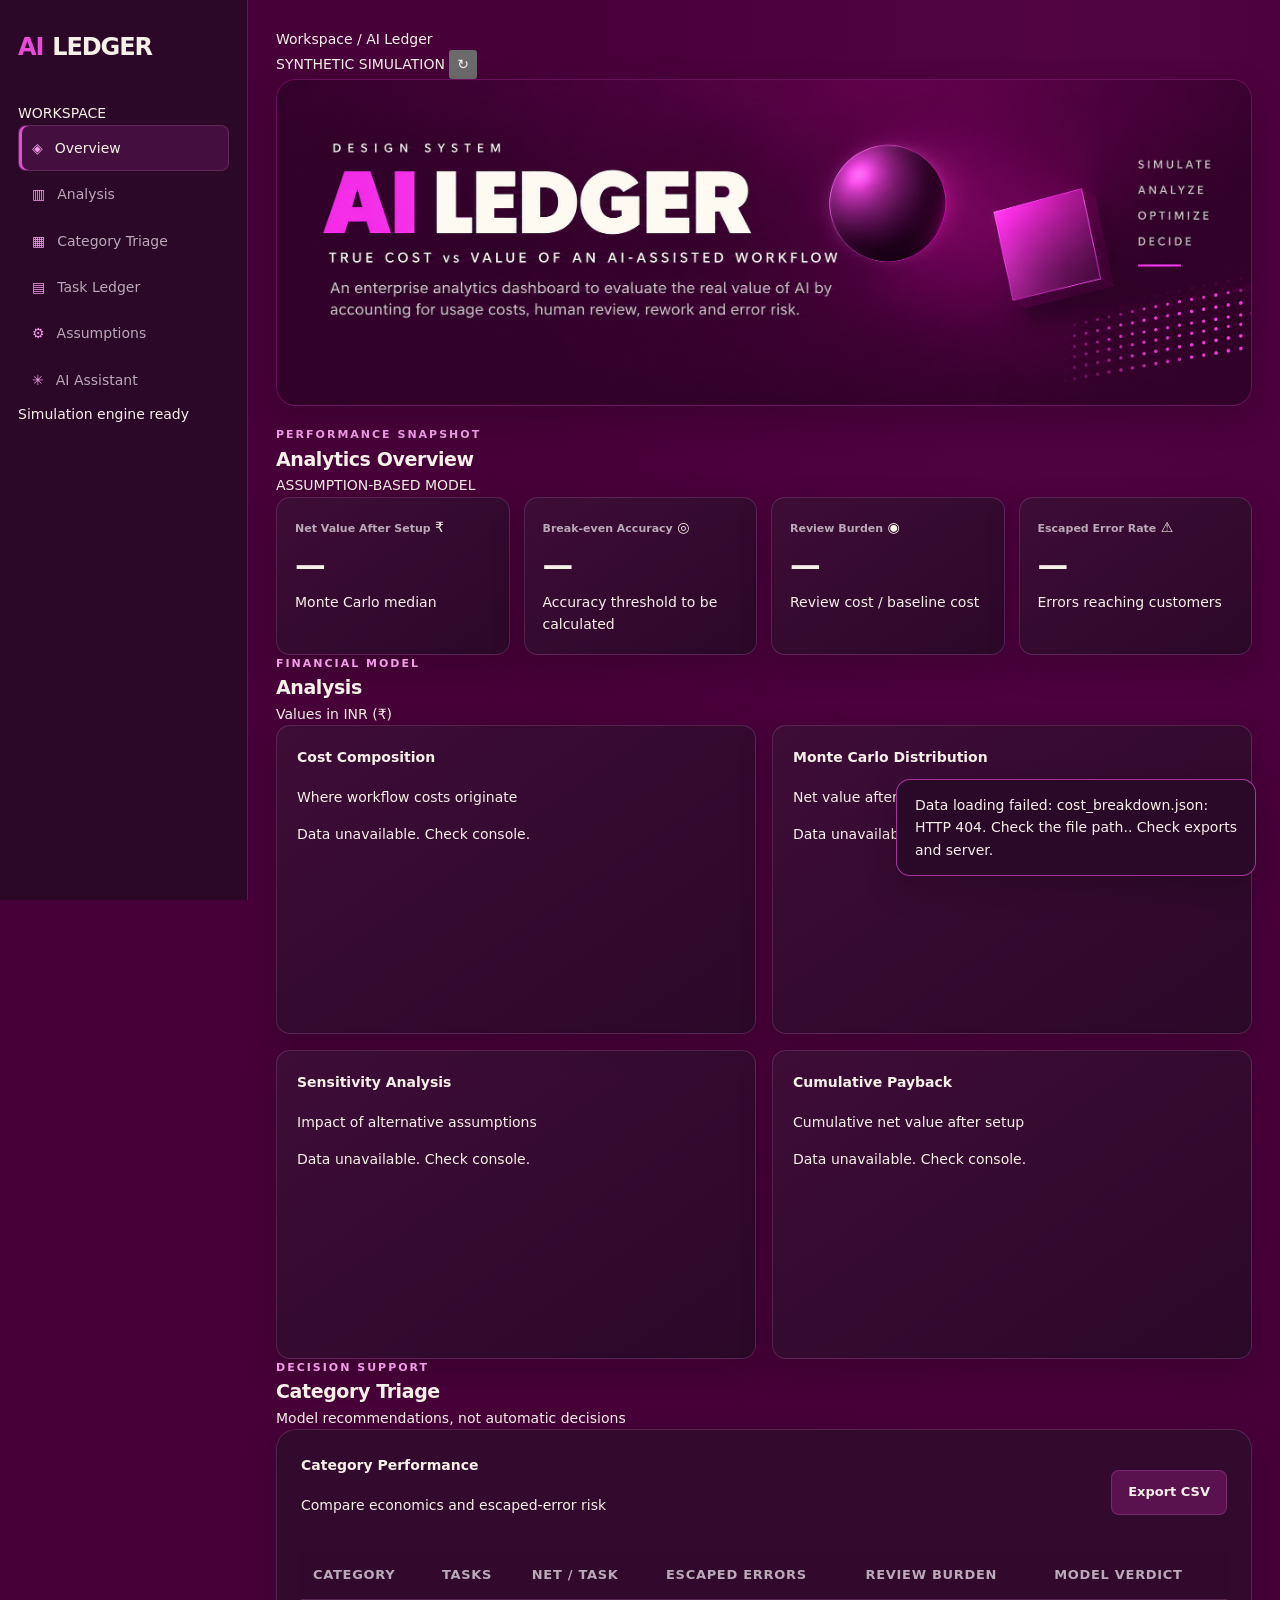
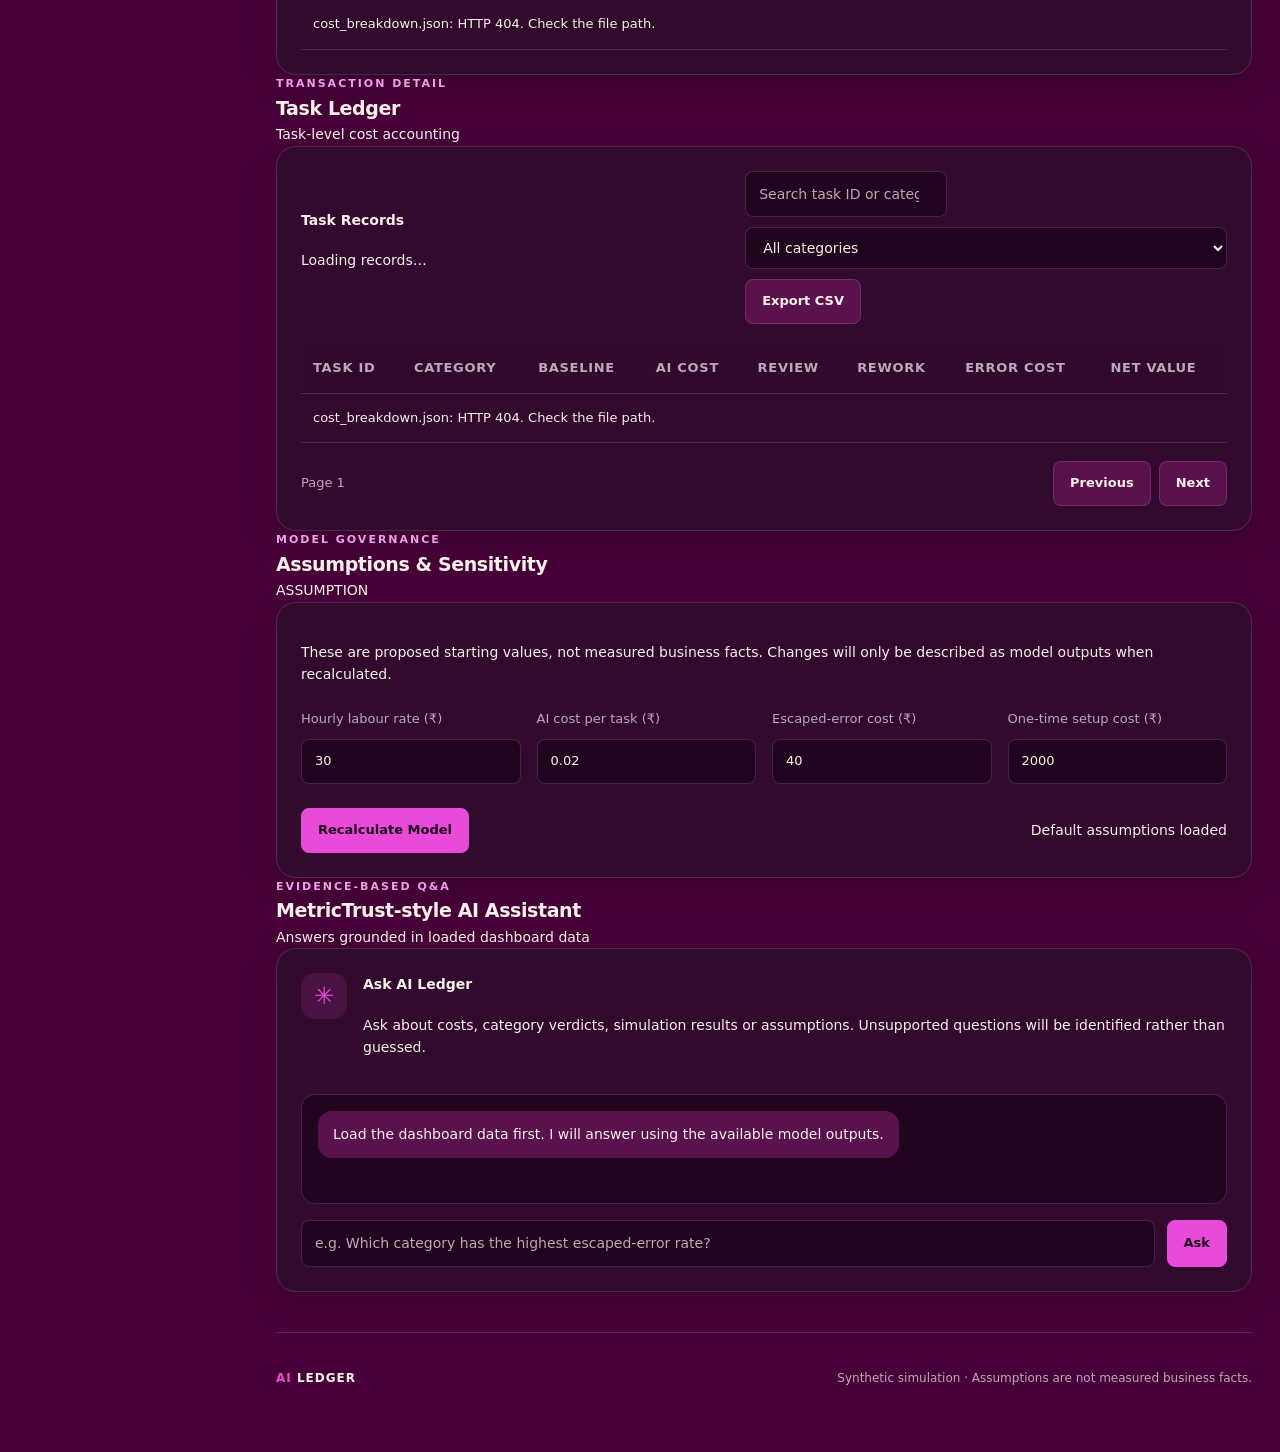
==== index.html @ 6eda475b "Initial commit: AI Ledger analytics dashboard" ====
<!DOCTYPE html>
<html lang="en">
<head>
  <meta charset="UTF-8">
  <meta name="viewport" content="width=device-width, initial-scale=1.0">
  <meta name="theme-color" content="#470038">
  <meta name="description" content="AI Ledger — evaluate the true cost and value of AI-assisted workflows.">
  <title>AI Ledger | Cost vs Value Analytics</title>

  <link rel="stylesheet" href="styles.css">
</head>

<body>
  <div class="app-shell">

    <aside class="sidebar" id="sidebar">
      <a class="brand" href="#overview" aria-label="AI Ledger home">
        <span class="brand-ai">AI</span>
        <span class="brand-ledger">LEDGER</span>
      </a>

      <div class="sidebar-caption">WORKSPACE</div>

      <nav class="sidebar-nav" aria-label="Main navigation">
        <a class="nav-link active" href="#overview" data-section="overview">
          <span class="nav-icon">◈</span>
          <span>Overview</span>
        </a>

        <a class="nav-link" href="#analysis" data-section="analysis">
          <span class="nav-icon">▥</span>
          <span>Analysis</span>
        </a>

        <a class="nav-link" href="#category-triage" data-section="category-triage">
          <span class="nav-icon">▦</span>
          <span>Category Triage</span>
        </a>

        <a class="nav-link" href="#task-ledger" data-section="task-ledger">
          <span class="nav-icon">▤</span>
          <span>Task Ledger</span>
        </a>

        <a class="nav-link" href="#assumptions" data-section="assumptions">
          <span class="nav-icon">⚙</span>
          <span>Assumptions</span>
        </a>

        <a class="nav-link" href="#ai-assistant" data-section="ai-assistant">
          <span class="nav-icon">✳</span>
          <span>AI Assistant</span>
        </a>
      </nav>

      <div class="sidebar-footer">
        <span class="status-dot"></span>
        <span>Simulation engine ready</span>
      </div>
    </aside>

    <main class="main-content">
      <header class="topbar">
        <button
          class="icon-button menu-toggle"
          id="menu-toggle"
          type="button"
          aria-label="Toggle navigation"
          aria-expanded="false"
        >☰</button>

        <div class="breadcrumb">
          <span>Workspace</span>
          <span class="breadcrumb-separator">/</span>
          <span>AI Ledger</span>
        </div>

        <div class="topbar-actions">
          <span class="environment-label">
            <span class="status-dot"></span>
            SYNTHETIC SIMULATION
          </span>

          <button class="icon-button" id="refresh-data" type="button"
            aria-label="Refresh dashboard data" title="Refresh data">↻</button>
        </div>
      </header>

      
<section class="hero hero-banner" id="overview">
  <img
    class="hero-banner-image"
    src="assets/ai-ledger-banner.png"
    alt="AI LEDGER — True Cost vs Value of an AI-Assisted Workflow"
    fetchpriority="high"
  />
</section>


      <section class="dashboard-section" aria-labelledby="overview-title">
        <div class="section-heading">
          <div>
            <div class="eyebrow">PERFORMANCE SNAPSHOT</div>
            <h2 class="section-title" id="overview-title">Analytics Overview</h2>
          </div>

          <span class="data-badge">
            <span class="status-dot"></span>
            ASSUMPTION-BASED MODEL
          </span>
        </div>

        <div class="kpi-grid">
          <article class="card kpi-card">
            <div class="kpi-topline">
              <span class="kpi-label">Net Value After Setup</span>
              <span class="kpi-icon">₹</span>
            </div>
            <div class="kpi-value" id="kpi-net-value">—</div>
            <div class="kpi-note">Monte Carlo median</div>
            <div class="kpi-sparkline" aria-hidden="true"></div>
          </article>

          <article class="card kpi-card">
            <div class="kpi-topline">
              <span class="kpi-label">Break-even Accuracy</span>
              <span class="kpi-icon">◎</span>
            </div>
            <div class="kpi-value pink" id="kpi-break-even">—</div>
            <div class="kpi-note">Accuracy threshold to be calculated</div>
            <div class="kpi-sparkline" aria-hidden="true"></div>
          </article>

          <article class="card kpi-card">
            <div class="kpi-topline">
              <span class="kpi-label">Review Burden</span>
              <span class="kpi-icon">◉</span>
            </div>
            <div class="kpi-value pink" id="kpi-review-burden">—</div>
            <div class="kpi-note">Review cost / baseline cost</div>
            <div class="kpi-sparkline" aria-hidden="true"></div>
          </article>

          <article class="card kpi-card">
            <div class="kpi-topline">
              <span class="kpi-label">Escaped Error Rate</span>
              <span class="kpi-icon">⚠</span>
            </div>
            <div class="kpi-value coral" id="kpi-error-rate">—</div>
            <div class="kpi-note">Errors reaching customers</div>
            <div class="kpi-sparkline" aria-hidden="true"></div>
          </article>
        </div>
      </section>

      <section class="dashboard-section" id="analysis">
        <div class="section-heading">
          <div>
            <div class="eyebrow">FINANCIAL MODEL</div>
            <h2 class="section-title">Analysis</h2>
          </div>
          <span class="section-caption">Values in INR (₹)</span>
        </div>

        <div class="chart-grid">
          <article class="card chart-card">
            <div class="chart-header">
              <div>
                <h3 class="chart-title">Cost Composition</h3>
                <p class="chart-subtitle">Where workflow costs originate</p>
              </div>
            </div>
            <div class="chart-container" id="cost-chart"></div>
          </article>

          <article class="card chart-card">
            <div class="chart-header">
              <div>
                <h3 class="chart-title">Monte Carlo Distribution</h3>
                <p class="chart-subtitle">Net value after setup cost</p>
              </div>
            </div>
            <div class="chart-container" id="monte-carlo-chart"></div>
          </article>

          <article class="card chart-card">
            <div class="chart-header">
              <div>
                <h3 class="chart-title">Sensitivity Analysis</h3>
                <p class="chart-subtitle">Impact of alternative assumptions</p>
              </div>
            </div>
            <div class="chart-container" id="sensitivity-chart"></div>
          </article>

          <article class="card chart-card">
            <div class="chart-header">
              <div>
                <h3 class="chart-title">Cumulative Payback</h3>
                <p class="chart-subtitle">Cumulative net value after setup</p>
              </div>
            </div>
            <div class="chart-container" id="payback-chart"></div>
          </article>
        </div>
      </section>

      <section class="dashboard-section" id="category-triage">
        <div class="section-heading">
          <div>
            <div class="eyebrow">DECISION SUPPORT</div>
            <h2 class="section-title">Category Triage</h2>
          </div>
          <span class="section-caption">Model recommendations, not automatic decisions</span>
        </div>

        <article class="card table-card">
          <div class="table-toolbar">
            <div>
              <h3 class="chart-title">Category Performance</h3>
              <p class="chart-subtitle">Compare economics and escaped-error risk</p>
            </div>
            <button class="secondary-button" id="export-categories" type="button">
              Export CSV
            </button>
          </div>

          <div class="table-scroll">
            <table>
              <thead>
                <tr>
                  <th>Category</th>
                  <th>Tasks</th>
                  <th>Net / Task</th>
                  <th>Escaped Errors</th>
                  <th>Review Burden</th>
                  <th>Model Verdict</th>
                </tr>
              </thead>
              <tbody id="category-table-body">
                <tr><td colspan="6">Loading category data…</td></tr>
              </tbody>
            </table>
          </div>
        </article>
      </section>

      <section class="dashboard-section" id="task-ledger">
        <div class="section-heading">
          <div>
            <div class="eyebrow">TRANSACTION DETAIL</div>
            <h2 class="section-title">Task Ledger</h2>
          </div>
          <span class="section-caption">Task-level cost accounting</span>
        </div>

        <article class="card table-card">
          <div class="table-toolbar">
            <div>
              <h3 class="chart-title">Task Records</h3>
              <p class="chart-subtitle" id="ledger-count">Loading records…</p>
            </div>

            <div class="table-controls">
              <input id="ledger-search" type="search"
                placeholder="Search task ID or category"
                aria-label="Search task ledger">
              <select id="ledger-category" aria-label="Filter by category">
                <option value="">All categories</option>
                <option>Billing</option>
                <option>Technical</option>
                <option>Account</option>
                <option>Returns</option>
                <option>Complaints</option>
              </select>
              <button class="secondary-button" id="export-ledger" type="button">
                Export CSV
              </button>
            </div>
          </div>

          <div class="table-scroll">
            <table>
              <thead>
                <tr>
                  <th>Task ID</th>
                  <th>Category</th>
                  <th>Baseline</th>
                  <th>AI Cost</th>
                  <th>Review</th>
                  <th>Rework</th>
                  <th>Error Cost</th>
                  <th>Net Value</th>
                </tr>
              </thead>
              <tbody id="ledger-table-body">
                <tr><td colspan="8">Loading task ledger…</td></tr>
              </tbody>
            </table>
          </div>

          <div class="table-footer">
            <span id="ledger-page-info">Page 1</span>
            <div class="pagination">
              <button class="secondary-button" id="ledger-prev" type="button">Previous</button>
              <button class="secondary-button" id="ledger-next" type="button">Next</button>
            </div>
          </div>
        </article>
      </section>

      <section class="dashboard-section" id="assumptions">
        <div class="section-heading">
          <div>
            <div class="eyebrow">MODEL GOVERNANCE</div>
            <h2 class="section-title">Assumptions & Sensitivity</h2>
          </div>
          <span class="data-badge">ASSUMPTION</span>
        </div>

        <article class="card assumptions-card">
          <p class="section-description">
            These are proposed starting values, not measured business facts.
            Changes will only be described as model outputs when recalculated.
          </p>

          <div class="assumptions-grid">
            <label class="assumption-field">
              <span>Hourly labour rate (₹)</span>
              <input id="assumption-hourly-rate" type="number" min="0" step="1" value="30">
            </label>

            <label class="assumption-field">
              <span>AI cost per task (₹)</span>
              <input id="assumption-ai-cost" type="number" min="0" step="0.01" value="0.02">
            </label>

            <label class="assumption-field">
              <span>Escaped-error cost (₹)</span>
              <input id="assumption-error-cost" type="number" min="0" step="1" value="40">
            </label>

            <label class="assumption-field">
              <span>One-time setup cost (₹)</span>
              <input id="assumption-setup-cost" type="number" min="0" step="100" value="2000">
            </label>
          </div>

          <div class="assumptions-actions">
            <button class="primary-button" id="recalculate-model" type="button">
              Recalculate Model
            </button>
            <span id="assumption-status" role="status">
              Default assumptions loaded
            </span>
          </div>
        </article>
      </section>

      <section class="dashboard-section" id="ai-assistant">
        <div class="section-heading">
          <div>
            <div class="eyebrow">EVIDENCE-BASED Q&A</div>
            <h2 class="section-title">MetricTrust-style AI Assistant</h2>
          </div>
          <span class="section-caption">Answers grounded in loaded dashboard data</span>
        </div>

        <article class="card assistant-card">
          <div class="assistant-intro">
            <div class="assistant-icon">✳</div>
            <div>
              <h3 class="chart-title">Ask AI Ledger</h3>
              <p class="chart-subtitle">
                Ask about costs, category verdicts, simulation results or assumptions.
                Unsupported questions will be identified rather than guessed.
              </p>
            </div>
          </div>

          <div class="assistant-messages" id="assistant-messages" aria-live="polite">
            <div class="assistant-message assistant-response">
              Load the dashboard data first. I will answer using the available model outputs.
            </div>
          </div>

          <form class="assistant-form" id="assistant-form">
            <input id="assistant-input" type="text"
              placeholder="e.g. Which category has the highest escaped-error rate?"
              aria-label="Ask AI Ledger"
              required>
            <button class="primary-button" type="submit">Ask</button>
          </form>
        </article>
      </section>

      <footer class="app-footer">
        <div class="footer-brand">
          <span class="brand-ai">AI</span>
          <span class="brand-ledger">LEDGER</span>
        </div>
        <p>Synthetic simulation · Assumptions are not measured business facts.</p>
      </footer>
    </main>
  </div>

  <div class="toast" id="toast" role="status" aria-live="polite"></div>

  <script src="charts.js" defer></script>
  <script src="chatbot.js" defer></script>
  <script src="app.js" defer></script>
</body>
</html>
---- styles.css ----
/* =========================================
   AI LEDGER — DESIGN SYSTEM
   Burgundy / Magenta Fintech Theme
   ========================================= */

:root {
  color-scheme: dark;

  /* Brand palette */
  --burgundy: #470038;
  --plum: #2A0828;
  --surface: #5A124F;
  --magenta: #E84BD8;
  --soft-pink: #F49CEB;
  --ivory: #F7F0E8;
  --mauve: #BBA8B8;
  --mint: #55D6A6;
  --coral: #FF7D8A;

  /* UI colours */
  --background: var(--burgundy);
  --background-deep: #21051F;
  --card: #310A2D;
  --card-hover: #3B0D36;
  --border: rgba(244, 156, 235, 0.18);
  --border-active: rgba(232, 75, 216, 0.65);
  --text-primary: var(--ivory);
  --text-secondary: var(--mauve);

  /* Effects */
  --accent-glow: 0 0 28px rgba(232, 75, 216, 0.14);
  --card-shadow: 0 12px 32px rgba(15, 0, 13, 0.22);

  /* Spacing and sizing */
  --radius-sm: 8px;
  --radius-md: 14px;
  --radius-lg: 20px;
  --radius-xl: 26px;
  --page-padding: 28px;

  /* Motion */
  --ease: cubic-bezier(0.22, 1, 0.36, 1);
  --transition: 220ms var(--ease);

  font-family: Inter, ui-sans-serif, system-ui, -apple-system,
    BlinkMacSystemFont, "Segoe UI", sans-serif;
}

* {
  box-sizing: border-box;
}

html {
  scroll-behavior: smooth;
  scroll-padding-top: 24px;
}

body {
  margin: 0;
  min-width: 320px;
  min-height: 100vh;
  background:
    radial-gradient(
      ellipse at 82% 0%,
      rgba(120, 15, 103, 0.20),
      transparent 38%
    ),
    var(--background);
  color: var(--text-primary);
  font-size: 14px;
  line-height: 1.6;
  -webkit-font-smoothing: antialiased;
}

button,
input,
select,
textarea {
  font: inherit;
}

button {
  color: inherit;
  cursor: pointer;
}

button:focus-visible,
input:focus-visible,
select:focus-visible,
textarea:focus-visible,
a:focus-visible {
  outline: 2px solid var(--magenta);
  outline-offset: 4px;
}

a {
  color: var(--soft-pink);
  text-decoration: none;
}

a:hover {
  color: var(--magenta);
}

::selection {
  color: var(--plum);
  background: var(--soft-pink);
}

/* Main application layout */

.app-shell {
  width: 100%;
  min-height: 100vh;
}

.sidebar {
  position: fixed;
  inset: 0 auto 0 0;
  z-index: 20;
  display: flex;
  flex-direction: column;
  width: 248px;
  padding: 28px 18px;
  background: rgba(42, 8, 40, 0.96);
  border-right: 1px solid var(--border);
  backdrop-filter: blur(18px);
}

.main-content {
  min-width: 0;
  margin-left: 248px;
  padding: var(--page-padding);
}

.brand {
  display: flex;
  align-items: center;
  gap: 9px;
  margin: 0 0 36px;
  font-size: 24px;
  font-weight: 800;
  letter-spacing: -1.1px;
}

.brand-ai {
  color: var(--magenta);
}

.brand-ledger {
  color: var(--ivory);
}

.nav-label {
  margin: 0 12px 12px;
  color: var(--mauve);
  font-size: 10px;
  font-weight: 700;
  letter-spacing: 1.8px;
  text-transform: uppercase;
}

.nav-list {
  display: grid;
  gap: 6px;
}

.nav-link {
  display: flex;
  align-items: center;
  gap: 12px;
  min-height: 46px;
  padding: 11px 13px;
  color: var(--text-secondary);
  background: transparent;
  border: 1px solid transparent;
  border-radius: var(--radius-sm);
  transition:
    color var(--transition),
    background var(--transition),
    border-color var(--transition);
}

.nav-link:hover,
.nav-link.active {
  color: var(--ivory);
  background: rgba(232, 75, 216, 0.12);
  border-color: var(--border);
}

.nav-link.active {
  box-shadow: inset 3px 0 var(--magenta);
}

.nav-icon {
  color: var(--soft-pink);
}

/* Hero and typography */

.hero {
  position: relative;
  overflow: hidden;
  padding: 34px;
  background:
    radial-gradient(
      circle at 90% 15%,
      rgba(232, 75, 216, 0.15),
      transparent 32%
    ),
    linear-gradient(135deg, #35082F, #470038 68%, #2A0828);
  border: 1px solid var(--border);
  border-radius: var(--radius-xl);
  box-shadow: var(--card-shadow);
}

.eyebrow {
  color: var(--soft-pink);
  font-size: 11px;
  font-weight: 700;
  letter-spacing: 2px;
  text-transform: uppercase;
}

.hero-title {
  margin: 12px 0;
  font-size: clamp(36px, 5vw, 66px);
  font-weight: 850;
  line-height: 1.04;
  letter-spacing: -2.8px;
}

.hero-title .brand-ai {
  color: var(--magenta);
}

.hero-title .brand-ledger {
  color: var(--ivory);
}

.hero-description {
  max-width: 620px;
  color: var(--text-secondary);
  font-size: 15px;
}

.section-title {
  margin: 0;
  font-size: 19px;
  font-weight: 700;
  letter-spacing: -0.4px;
}

.section-subtitle {
  margin: 5px 0 0;
  color: var(--text-secondary);
  font-size: 12px;
}

/* Simulation badge */

.simulation-badge {
  display: inline-flex;
  align-items: center;
  gap: 8px;
  width: fit-content;
  padding: 7px 12px;
  color: var(--soft-pink);
  background: rgba(232, 75, 216, 0.10);
  border: 1px solid var(--border-active);
  border-radius: 999px;
  font-size: 10px;
  font-weight: 750;
  letter-spacing: 1px;
}

.simulation-badge::before {
  width: 7px;
  height: 7px;
  content: "";
  background: var(--magenta);
  border-radius: 50%;
  box-shadow: 0 0 12px rgba(232, 75, 216, 0.65);
}

/* Dashboard cards and KPI grid */

.kpi-grid {
  display: grid;
  grid-template-columns: repeat(4, minmax(0, 1fr));
  gap: 14px;
}

.card,
.kpi-card {
  min-width: 0;
  background: linear-gradient(
    145deg,
    rgba(61, 13, 55, 0.96),
    rgba(42, 8, 40, 0.96)
  );
  border: 1px solid var(--border);
  border-radius: var(--radius-md);
  box-shadow: var(--card-shadow);
  transition:
    transform var(--transition),
    border-color var(--transition),
    box-shadow var(--transition);
}

.card {
  padding: 22px;
}

.kpi-card {
  padding: 18px;
}

.card:hover,
.kpi-card:hover {
  border-color: var(--border-active);
  box-shadow: var(--card-shadow), var(--accent-glow);
}

.kpi-label {
  color: var(--text-secondary);
  font-size: 11px;
  font-weight: 600;
}

.kpi-value {
  margin: 8px 0;
  color: var(--ivory);
  font-size: clamp(22px, 2.4vw, 32px);
  font-weight: 800;
  line-height: 1.2;
  letter-spacing: -1px;
  font-variant-numeric: tabular-nums;
}

.value-positive {
  color: var(--mint);
}

.value-negative,
.value-risk {
  color: var(--coral);
}

.value-accent {
  color: var(--soft-pink);
}

/* Charts */

.chart-grid {
  display: grid;
  grid-template-columns: repeat(2, minmax(0, 1fr));
  gap: 16px;
}

.chart-card {
  min-height: 280px;
  padding: 20px;
  overflow: hidden;
}

.chart-card.wide {
  grid-column: 1 / -1;
}

.chart-title {
  margin: 0 0 18px;
  font-size: 14px;
  font-weight: 700;
}

.chart-title span {
  color: var(--mauve);
  font-size: 11px;
  font-weight: 500;
}

.chart-container {
  position: relative;
  width: 100%;
  min-height: 190px;
}

.chart-container svg,
.chart-container canvas {
  display: block;
  width: 100%;
  max-width: 100%;
}

/* Controls */

.control-grid {
  display: grid;
  grid-template-columns: repeat(2, minmax(0, 1fr));
  gap: 18px;
}

.control-field {
  display: grid;
  gap: 9px;
}

.control-label {
  display: flex;
  justify-content: space-between;
  gap: 12px;
  color: var(--text-secondary);
  font-size: 12px;
}

.control-value {
  color: var(--soft-pink);
  font-weight: 700;
  font-variant-numeric: tabular-nums;
}

input[type="range"] {
  width: 100%;
  accent-color: var(--magenta);
  cursor: pointer;
}

input[type="number"],
input[type="text"],
select,
textarea {
  width: 100%;
  min-height: 42px;
  padding: 10px 12px;
  color: var(--ivory);
  background: var(--plum);
  border: 1px solid var(--border);
  border-radius: var(--radius-sm);
}

input::placeholder,
textarea::placeholder {
  color: var(--mauve);
}

/* Buttons */

.btn {
  display: inline-flex;
  align-items: center;
  justify-content: center;
  gap: 9px;
  min-height: 44px;
  padding: 10px 18px;
  color: var(--ivory);
  background: var(--surface);
  border: 1px solid var(--border);
  border-radius: 999px;
  font-weight: 700;
  transition:
    transform var(--transition),
    background var(--transition),
    box-shadow var(--transition);
}

.btn:hover {
  background: #701764;
  box-shadow: var(--accent-glow);
}

.btn:active {
  transform: scale(0.97);
}

.btn-primary {
  color: var(--plum);
  background: var(--magenta);
  border-color: transparent;
}

.btn-primary:hover {
  color: var(--plum);
  background: var(--soft-pink);
}

.btn-secondary {
  background: transparent;
  border-color: var(--border-active);
}

/* Tables */

.table-wrapper {
  width: 100%;
  overflow-x: auto;
  border: 1px solid var(--border);
  border-radius: var(--radius-md);
}

table {
  width: 100%;
  border-collapse: collapse;
  text-align: left;
  font-size: 12px;
}

thead {
  background: rgba(42, 8, 40, 0.9);
}

th,
td {
  padding: 13px 16px;
  border-bottom: 1px solid var(--border);
  white-space: nowrap;
}

th {
  color: var(--mauve);
  font-size: 10px;
  font-weight: 700;
  letter-spacing: 0.7px;
  text-transform: uppercase;
}

td {
  color: var(--ivory);
}

tbody tr:hover {
  background: rgba(232, 75, 216, 0.055);
}

/* Verdicts and status indicators */

.verdict {
  display: inline-flex;
  align-items: center;
  justify-content: center;
  padding: 5px 9px;
  border: 1px solid currentColor;
  border-radius: 999px;
  font-size: 10px;
  font-weight: 750;
  letter-spacing: 0.3px;
}

.verdict-automate {
  color: var(--mint);
  background: rgba(85, 214, 166, 0.08);
}

.verdict-assist {
  color: var(--soft-pink);
  background: rgba(244, 156, 235, 0.08);
}

.verdict-human {
  color: var(--coral);
  background: rgba(255, 125, 138, 0.08);
}

/* Warnings and empty states */

.alert {
  padding: 14px 16px;
  color: var(--ivory);
  background: rgba(255, 125, 138, 0.08);
  border: 1px solid rgba(255, 125, 138, 0.35);
  border-radius: var(--radius-md);
}

.alert strong {
  color: var(--coral);
}

.empty-state {
  display: grid;
  min-height: 180px;
  place-items: center;
  padding: 24px;
  color: var(--text-secondary);
  text-align: center;
}

/* General utilities */

.page-section {
  display: grid;
  gap: 18px;
  margin-top: 28px;
  scroll-margin-top: 24px;
}

.section-header {
  display: flex;
  align-items: center;
  justify-content: space-between;
  flex-wrap: wrap;
  gap: 14px;
}

.flex-row {
  display: flex;
  align-items: center;
  flex-wrap: wrap;
  gap: 12px;
}

.muted {
  color: var(--text-secondary);
}

.divider {
  height: 1px;
  background: var(--border);
  border: 0;
}

.tabular {
  font-variant-numeric: tabular-nums;
}

/* Responsive layouts */

@media (max-width: 1200px) {
  .kpi-grid {
    grid-template-columns: repeat(2, minmax(0, 1fr));
  }

  .sidebar {
    width: 220px;
  }

  .main-content {
    margin-left: 220px;
  }
}

@media (max-width: 800px) {
  :root {
    --page-padding: 18px;
  }

  .sidebar {
    position: relative;
    width: 100%;
    height: auto;
    padding: 16px;
    border-right: 0;
    border-bottom: 1px solid var(--border);
  }

  .brand {
    margin-bottom: 16px;
  }

  .nav-list {
    display: flex;
    overflow-x: auto;
    padding-bottom: 4px;
  }

  .nav-link {
    flex-shrink: 0;
  }

  .main-content {
    margin-left: 0;
    padding: var(--page-padding);
  }

  .hero {
    padding: 24px;
  }

  .chart-grid {
    grid-template-columns: 1fr;
  }

  .chart-card.wide {
    grid-column: auto;
  }
}

@media (max-width: 480px) {
  :root {
    --page-padding: 12px;
  }

  .hero {
    padding: 20px;
  }

  .hero-title {
    font-size: 38px;
    letter-spacing: -1.8px;
  }

  .kpi-grid,
  .control-grid {
    grid-template-columns: 1fr;
  }

  .card,
  .kpi-card,
  .chart-card {
    padding: 16px;
  }

  .section-title {
    font-size: 17px;
  }
}

/* Accessible reduced-motion support */

@media (prefers-reduced-motion: reduce) {
  *,
  *::before,
  *::after {
    scroll-behavior: auto !important;
    animation-duration: 0.01ms !important;
    animation-iteration-count: 1 !important;
    transition-duration: 0.01ms !important;
  }
}

/* ==========================================================
   AI LEDGER — HTML COMPATIBILITY LAYER
   Extends the existing Burgundy / Magenta design system.
   ========================================================== */

.hero-art {
  position: relative;
  min-height: 260px;
  overflow: hidden;
  isolation: isolate;
  border-radius: var(--radius-lg);
  background:
    radial-gradient(circle at 70% 25%, rgba(232, 75, 216, 0.2), transparent 42%),
    linear-gradient(135deg, var(--plum), var(--burgundy));
}

.art-orb {
  position: absolute;
  width: 145px;
  height: 145px;
  top: 24px;
  left: 24%;
  border: 2px solid rgba(249, 156, 235, 0.65);
  border-radius: 50%;
  background: radial-gradient(circle at 30% 25%, var(--soft-pink), var(--plum) 60%, #10030f);
  box-shadow: 0 0 38px rgba(232, 75, 216, 0.2), inset -18px -15px 30px rgba(0, 0, 0, 0.5);
}

.art-cube {
  position: absolute;
  width: 125px;
  height: 125px;
  right: 14%;
  top: 52px;
  border: 1px solid rgba(249, 156, 235, 0.5);
  background: linear-gradient(135deg, var(--magenta), var(--surface));
  box-shadow: 12px 12px 0 rgba(90, 18, 79, 0.65), 0 0 28px rgba(232, 75, 216, 0.18);
  transform: rotate(-8deg);
}

.art-pattern {
  position: absolute;
  width: 240px;
  height: 70px;
  right: -8px;
  bottom: 0;
  opacity: 0.8;
  background-image: radial-gradient(var(--soft-pink) 2px, transparent 3px);
  background-size: 15px 15px;
  transform: skewY(-8deg);
}

.table-card,
.assistant-card {
  min-width: 0;
  overflow: hidden;
  padding: 24px;
  border: 1px solid var(--border);
  border-radius: var(--radius-lg);
  background: var(--card);
  box-shadow: var(--card-shadow);
}

.table-toolbar,
.table-footer,
.assumptions-actions {
  display: flex;
  align-items: center;
  justify-content: space-between;
  gap: 16px;
  flex-wrap: wrap;
}

.table-toolbar {
  margin-bottom: 20px;
}

.table-controls {
  display: flex;
  align-items: center;
  gap: 10px;
  flex-wrap: wrap;
}

.table-controls input,
.table-controls select,
.assumption-field input,
.assistant-form input {
  min-width: 0;
  padding: 11px 13px;
  color: var(--text-primary);
  border: 1px solid var(--border);
  border-radius: var(--radius-sm);
  background: var(--background-deep);
  font: inherit;
}

.table-controls input::placeholder,
.assistant-form input::placeholder {
  color: var(--text-secondary);
}

.table-scroll {
  width: 100%;
  overflow-x: auto;
}

.table-scroll table {
  width: 100%;
  border-collapse: collapse;
  white-space: nowrap;
  text-align: left;
}

.table-scroll th,
.table-scroll td {
  padding: 14px 12px;
  border-bottom: 1px solid var(--border);
  font-size: 13px;
}

.table-scroll th {
  color: var(--text-secondary);
  font-weight: 600;
  background: rgba(90, 18, 79, 0.14);
}

.table-scroll td {
  color: var(--text-primary);
}

.table-scroll tbody tr:hover {
  background: var(--card-hover);
}

.table-footer {
  margin-top: 18px;
  color: var(--text-secondary);
  font-size: 13px;
}

.pagination {
  display: flex;
  gap: 8px;
}

.assumptions-card {
  padding: 24px;
  border: 1px solid var(--border);
  border-radius: var(--radius-lg);
  background: var(--card);
}

.assumptions-grid {
  display: grid;
  grid-template-columns: repeat(4, minmax(0, 1fr));
  gap: 16px;
  margin: 24px 0;
}

.assumption-field {
  display: flex;
  flex-direction: column;
  gap: 9px;
  color: var(--text-secondary);
  font-size: 13px;
}

.assumption-field input {
  width: 100%;
}

.primary-button,
.secondary-button {
  padding: 11px 16px;
  border-radius: var(--radius-sm);
  font: inherit;
  font-size: 13px;
  font-weight: 600;
  cursor: pointer;
  transition: var(--transition);
}

.primary-button {
  color: #21051f;
  border: 1px solid var(--magenta);
  background: var(--magenta);
}

.primary-button:hover {
  filter: brightness(1.08);
  transform: translateY(-1px);
}

.secondary-button {
  color: var(--text-primary);
  border: 1px solid var(--border);
  background: var(--surface);
}

.secondary-button:hover {
  border-color: var(--border-active);
  background: var(--card-hover);
}

.assistant-intro {
  display: flex;
  align-items: flex-start;
  gap: 16px;
  margin-bottom: 22px;
}

.assistant-icon {
  display: grid;
  width: 46px;
  height: 46px;
  flex-shrink: 0;
  place-items: center;
  border-radius: var(--radius-md);
  color: var(--magenta);
  background: rgba(232, 75, 216, 0.13);
  font-size: 24px;
}

.assistant-messages {
  display: flex;
  flex-direction: column;
  gap: 12px;
  min-height: 110px;
  max-height: 360px;
  overflow-y: auto;
  padding: 16px;
  border: 1px solid var(--border);
  border-radius: var(--radius-md);
  background: var(--background-deep);
}

.assistant-message {
  max-width: 90%;
  padding: 12px 15px;
  border-radius: var(--radius-md);
  font-size: 14px;
  line-height: 1.6;
  overflow-wrap: anywhere;
}

.assistant-response {
  align-self: flex-start;
  color: var(--text-primary);
  background: var(--surface);
}

.assistant-question {
  align-self: flex-end;
  color: var(--text-primary);
  background: rgba(232, 75, 216, 0.15);
}

.assistant-form {
  display: flex;
  gap: 12px;
  margin-top: 16px;
}

.assistant-form input {
  flex: 1;
  width: 100%;
}

.app-footer {
  display: flex;
  justify-content: space-between;
  align-items: center;
  gap: 16px;
  flex-wrap: wrap;
  margin-top: 40px;
  padding: 24px 0;
  border-top: 1px solid var(--border);
  color: var(--text-secondary);
  font-size: 12px;
}

.footer-brand {
  font-weight: 800;
  letter-spacing: 1px;
}

.toast {
  position: fixed;
  right: 24px;
  bottom: 24px;
  z-index: 1000;
  max-width: min(360px, calc(100vw - 32px));
  padding: 14px 18px;
  color: var(--text-primary);
  border: 1px solid var(--border-active);
  border-radius: var(--radius-md);
  background: var(--plum);
  box-shadow: var(--card-shadow);
  opacity: 0;
  pointer-events: none;
  transform: translateY(10px);
  transition: var(--transition);
}

.toast.visible {
  opacity: 1;
  transform: translateY(0);
}

.menu-toggle {
  display: none;
}

@media (max-width: 900px) {
  .hero-art {
    min-height: 200px;
  }

  .assumptions-grid {
    grid-template-columns: repeat(2, minmax(0, 1fr));
  }

  .menu-toggle {
    display: inline-flex;
  }
}

@media (max-width: 480px) {
  .hero-art {
    min-height: 170px;
  }

  .art-orb {
    width: 100px;
    height: 100px;
  }

  .art-cube {
    width: 90px;
    height: 90px;
  }

  .table-card,
  .assistant-card,
  .assumptions-card {
    padding: 16px;
  }

  .assumptions-grid {
    grid-template-columns: 1fr;
  }

  .assistant-form {
    flex-direction: column;
  }

  .assistant-form .primary-button {
    width: 100%;
  }

  .app-footer {
    align-items: flex-start;
    flex-direction: column;
  }
}

/* AI LEDGER — Reference banner */
.hero-banner {
  width: 100%;
  min-height: 0;
  padding: 0;
  margin: 0 0 20px;
  overflow: hidden;
  border: 1px solid rgba(232, 75, 216, 0.22);
  border-radius: 20px;
  background: #470038;
  line-height: 0;
}

.hero-banner-image {
  display: block;
  width: 100%;
  height: auto;
  object-fit: contain;
  object-position: center;
}

/* Mobile layout */
@media (max-width: 768px) {
  .hero-banner {
    border-radius: 12px;
    margin-bottom: 16px;
  }
}
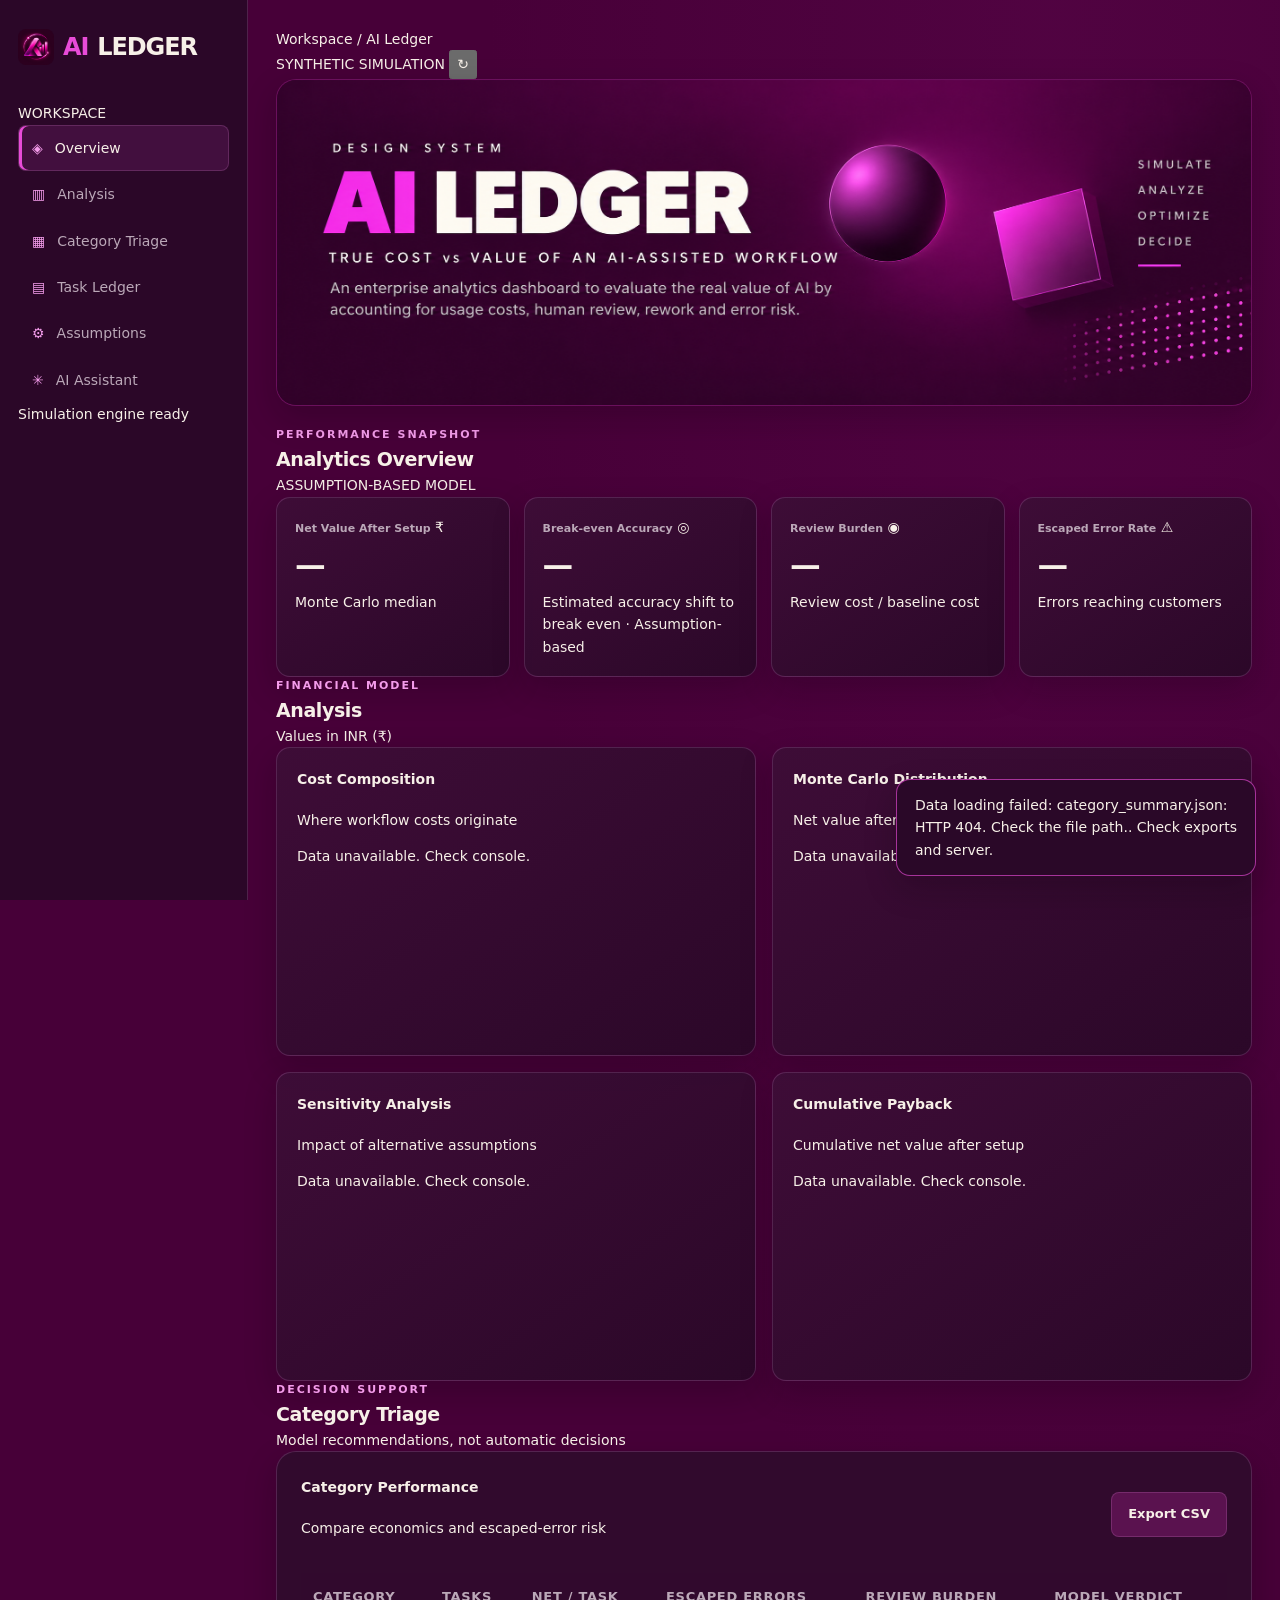
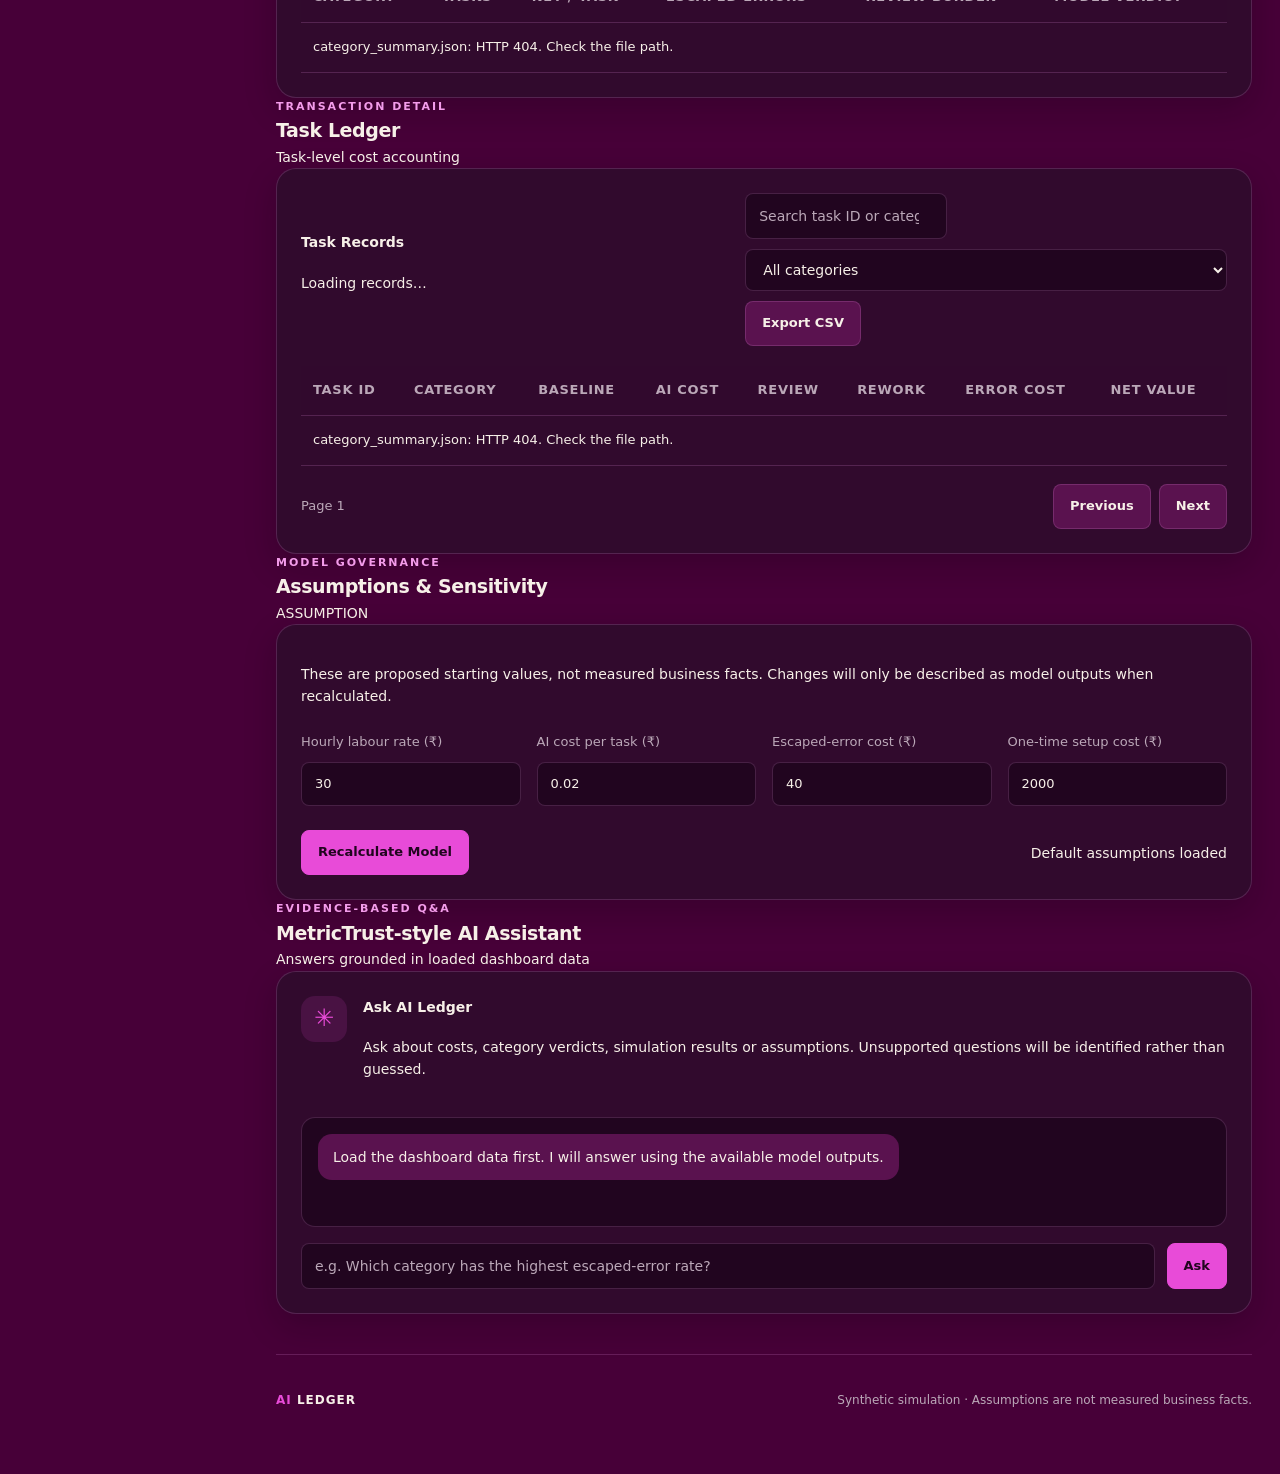
==== commit cb13fcb0: "Add break-even accuracy calculation and KPI integration" ====
--- a/index.html
+++ b/index.html
@@ -13,13 +13,16 @@
 
 <body>
   <div class="app-shell">
-
-    <aside class="sidebar" id="sidebar">
-      <a class="brand" href="#overview" aria-label="AI Ledger home">
-        <span class="brand-ai">AI</span>
-        <span class="brand-ledger">LEDGER</span>
-      </a>
-
+<aside class="sidebar">
+    <a class="brand" href="#overview" aria-label="AI Ledger home">
+  <img
+    class="brand-logo"
+    src="assets/ai-ledger-logo.png"
+    alt=""
+  />
+  <span class="brand-ai">AI</span>
+  <span class="brand-ledger">LEDGER</span>
+</a>
       <div class="sidebar-caption">WORKSPACE</div>
 
       <nav class="sidebar-nav" aria-label="Main navigation">
@@ -128,7 +131,7 @@
               <span class="kpi-icon">◎</span>
             </div>
             <div class="kpi-value pink" id="kpi-break-even">—</div>
-            <div class="kpi-note">Accuracy threshold to be calculated</div>
+            <div class="kpi-note">Estimated accuracy shift to break even · Assumption-based</div>
             <div class="kpi-sparkline" aria-hidden="true"></div>
           </article>
 
--- a/styles.css
+++ b/styles.css
@@ -1124,3 +1124,12 @@
     margin-bottom: 16px;
   }
 }
+/* AI LEDGER — Sidebar logo */
+.brand-logo {
+  width: 36px;
+  height: 36px;
+  flex: 0 0 36px;
+  object-fit: contain;
+  display: block;
+  border-radius: 8px;
+}
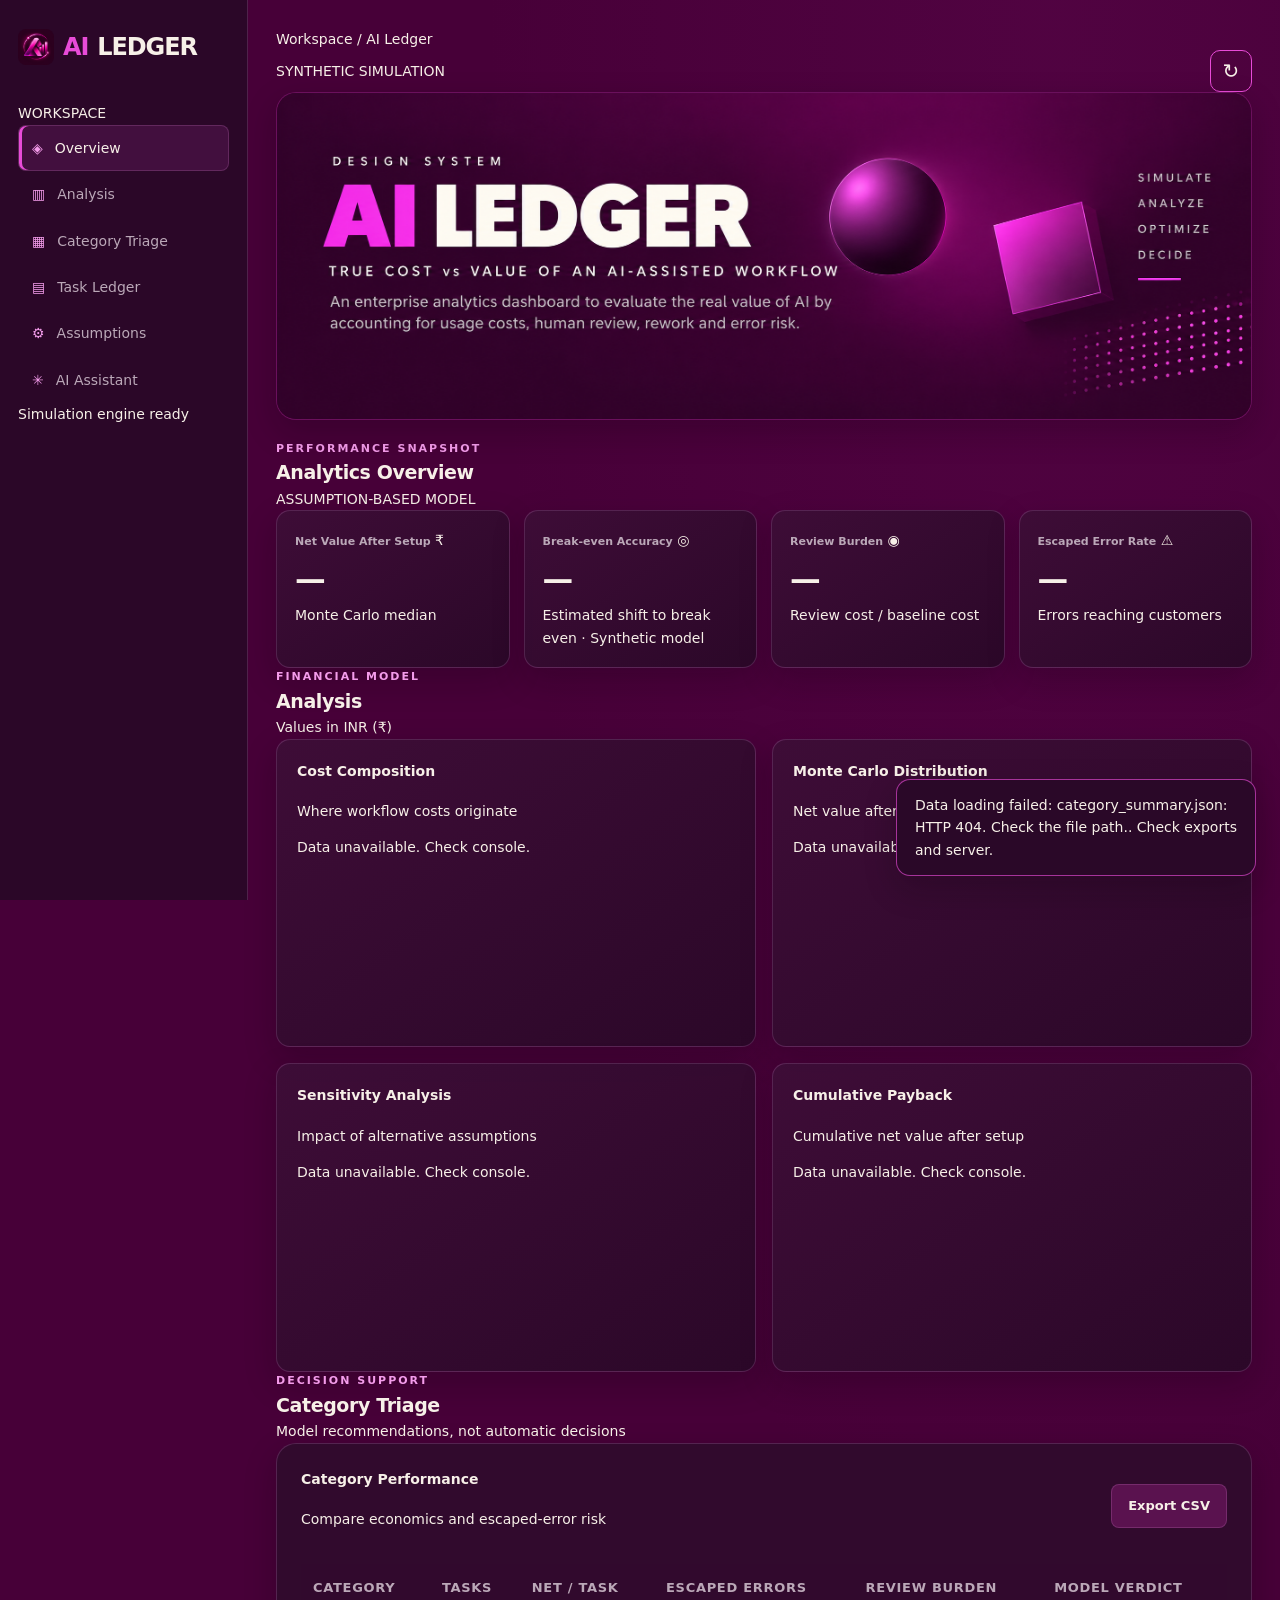
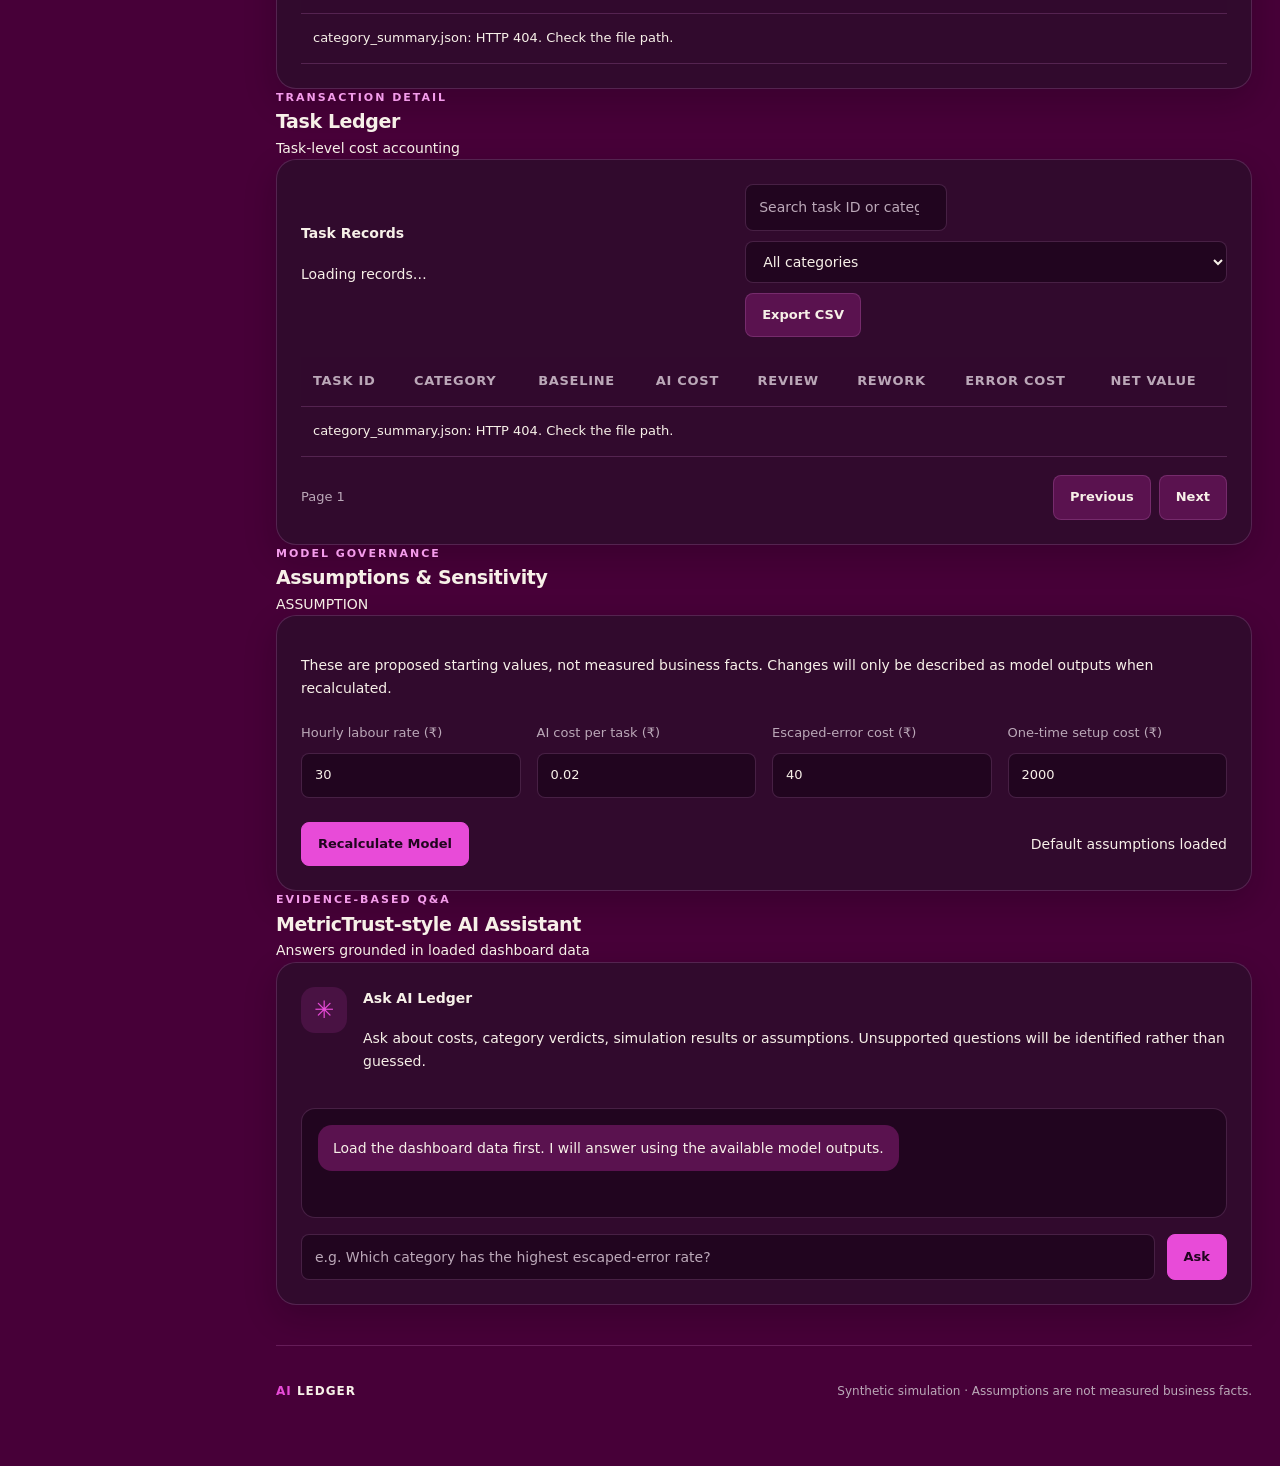
==== commit 6082e938: "Improve dashboard refresh interaction and break-even KPI" ====
--- a/index.html
+++ b/index.html
@@ -85,8 +85,17 @@
             SYNTHETIC SIMULATION
           </span>
 
-          <button class="icon-button" id="refresh-data" type="button"
-            aria-label="Refresh dashboard data" title="Refresh data">↻</button>
+          
+        <button
+        class="icon-button"
+        id="refresh-data"
+        type="button"
+        aria-label="Refresh dashboard data"
+        title="Refresh data"
+        >
+        <span class="refresh-icon" aria-hidden="true">↻</span>
+        </button>
+
         </div>
       </header>
 
@@ -131,7 +140,7 @@
               <span class="kpi-icon">◎</span>
             </div>
             <div class="kpi-value pink" id="kpi-break-even">—</div>
-            <div class="kpi-note">Estimated accuracy shift to break even · Assumption-based</div>
+            <div class="kpi-note">Estimated shift to break even · Synthetic model</div>
             <div class="kpi-sparkline" aria-hidden="true"></div>
           </article>
 
--- a/styles.css
+++ b/styles.css
@@ -1133,3 +1133,84 @@
   display: block;
   border-radius: 8px;
 }
+
+/* AI LEDGER — Header actions and refresh button */
+.topbar-actions {
+  display: flex;
+  align-items: center;
+  justify-content: flex-end;
+  gap: 12px;
+  width: 100%;
+}
+
+.icon-button#refresh-data {
+  margin-left: auto;
+  width: 42px;
+  height: 42px;
+  display: inline-flex;
+  align-items: center;
+  justify-content: center;
+  flex-shrink: 0;
+  color: var(--ivory);
+  background: var(--dark-plum);
+  border: 1px solid var(--magenta);
+  border-radius: 10px;
+  cursor: pointer;
+  transition: background 0.2s ease, box-shadow 0.2s ease,
+    transform 0.2s ease;
+}
+
+.icon-button#refresh-data:hover {
+  background: var(--burgundy-surface);
+  box-shadow: 0 0 16px rgba(232, 75, 216, 0.25);
+  transform: translateY(-1px);
+}
+
+.icon-button#refresh-data:focus-visible {
+  outline: 2px solid var(--soft-pink);
+  outline-offset: 3px;
+}
+
+/* Refresh button loading animation */
+#refresh-data {
+  transition:
+    transform 0.25s ease,
+    opacity 0.25s ease,
+    border-color 0.25s ease;
+}
+
+#refresh-data.is-loading {
+  opacity: 0.7;
+  cursor: wait;
+}
+
+@keyframes refresh-pulse {
+  0%, 100% {
+    box-shadow: 0 0 0 0 rgba(232, 75, 216, 0);
+  }
+  50% {
+    box-shadow: 0 0 12px 2px rgba(232, 75, 216, 0.35);
+  }
+}
+
+/* Refresh icon animation */
+.refresh-icon {
+  display: inline-block;
+  font-size: 20px;
+  line-height: 1;
+  transition: transform 0.3s ease;
+}
+
+#refresh-data:hover .refresh-icon {
+  transform: rotate(90deg);
+}
+
+#refresh-data.is-loading .refresh-icon {
+  animation: refresh-spin 0.8s linear infinite;
+}
+
+@keyframes refresh-spin {
+  to {
+    transform: rotate(360deg);
+  }
+}
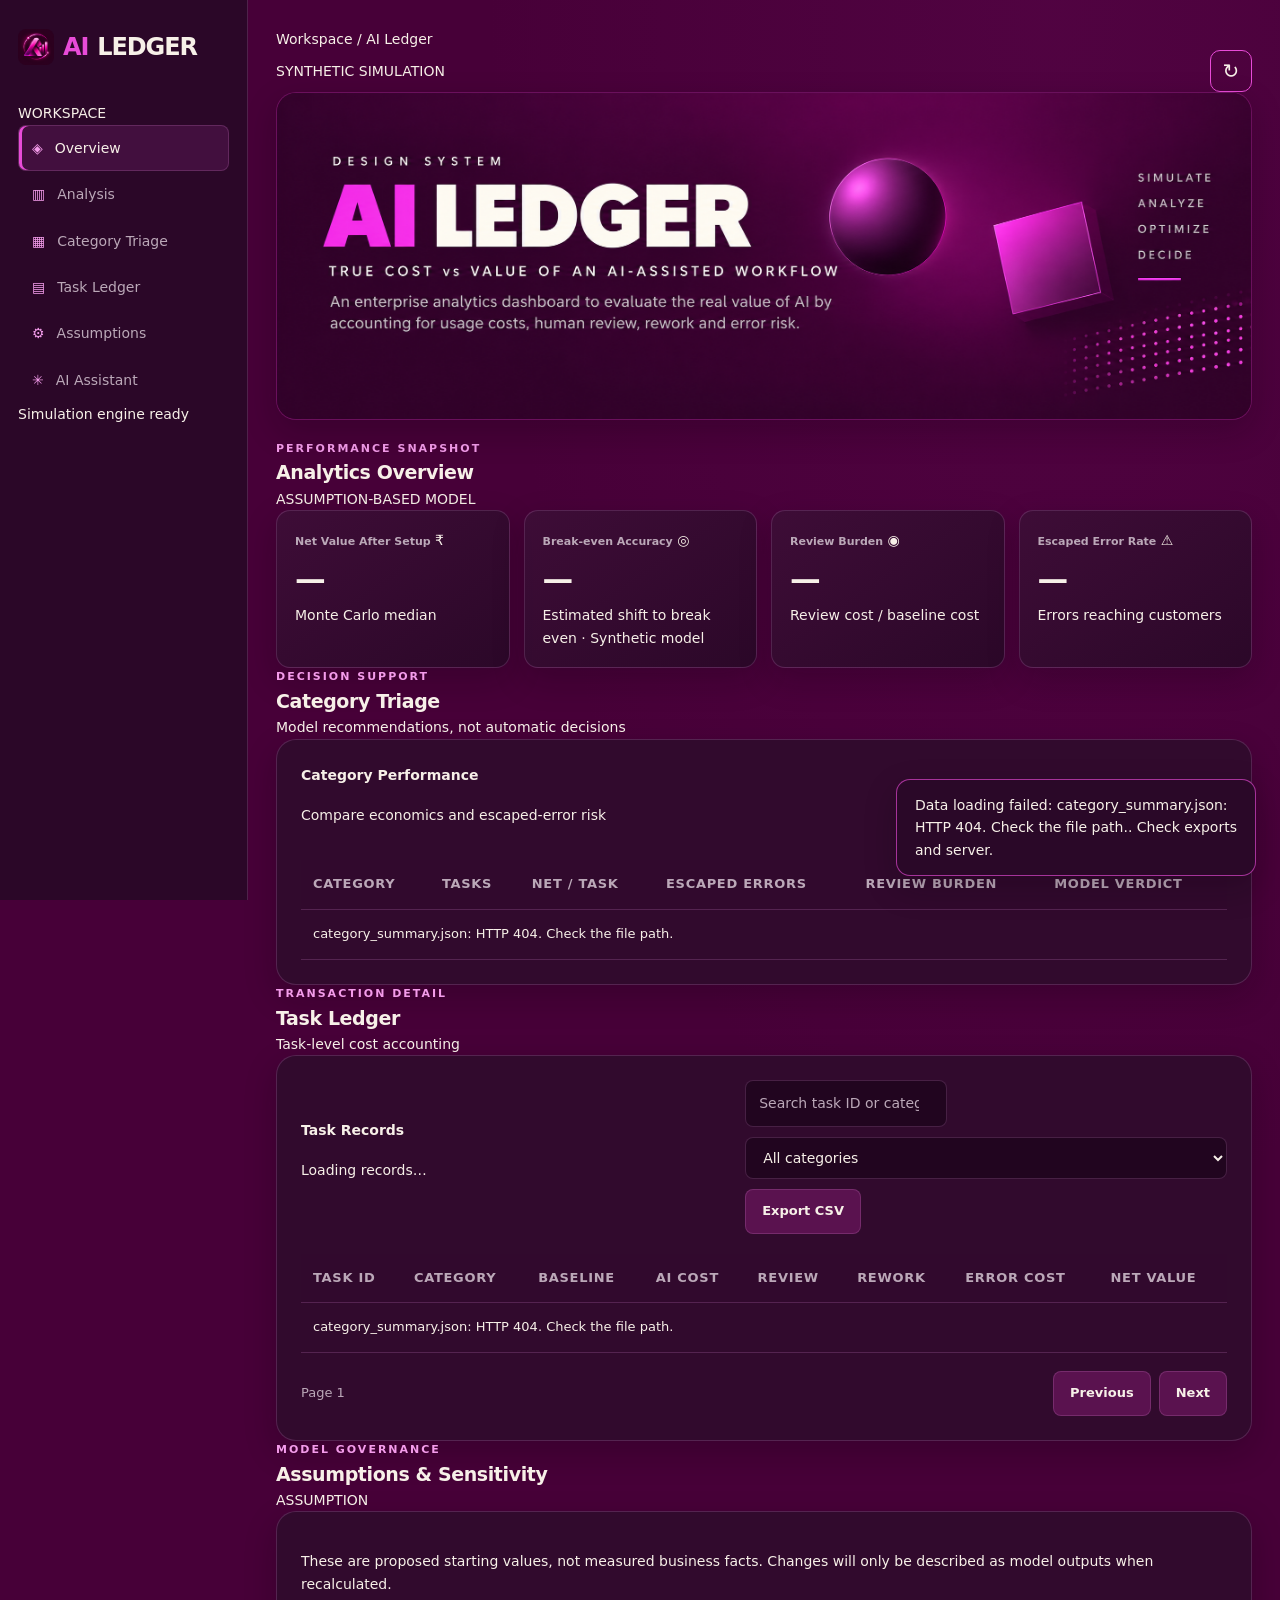
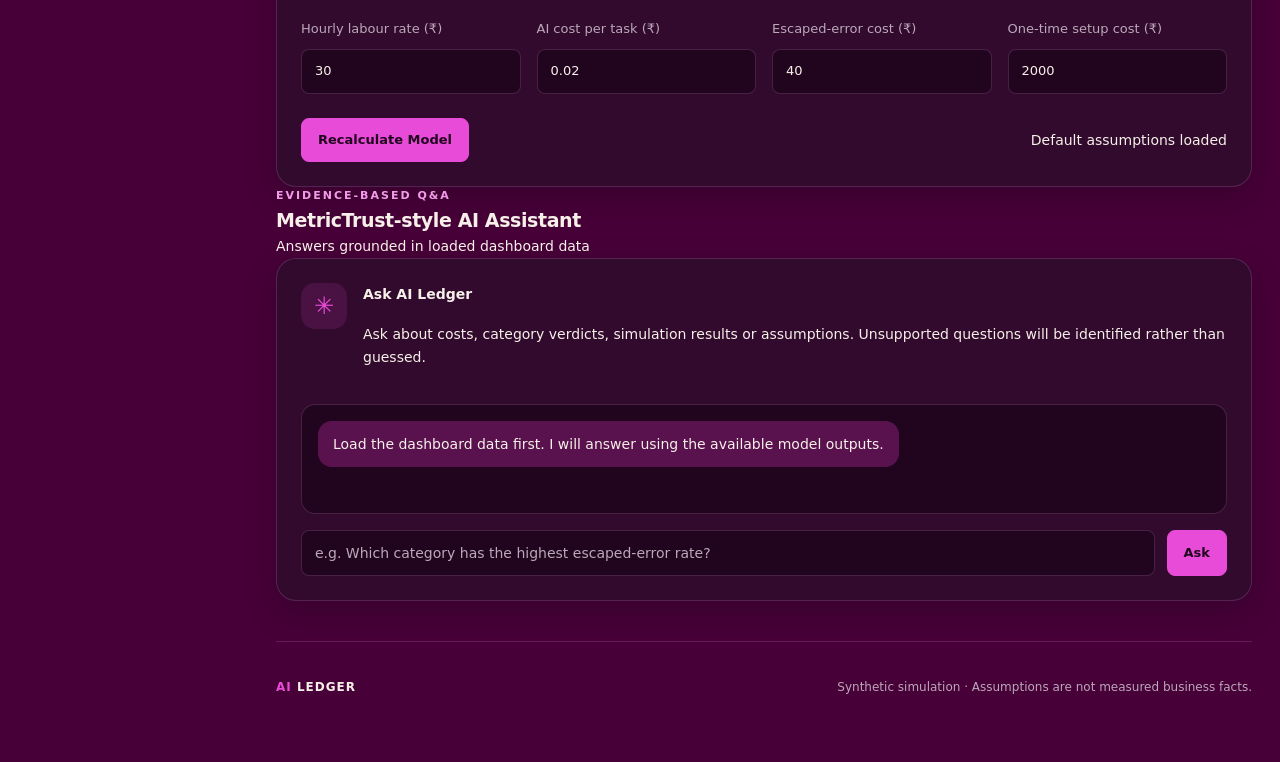
==== commit 09446fa5: "Add Category Triage page with working category metrics" ====
--- a/index.html
+++ b/index.html
@@ -31,7 +31,7 @@
           <span>Overview</span>
         </a>
 
-        <a class="nav-link" href="#analysis" data-section="analysis">
+      <a class="nav-link" href="analysis.html">
           <span class="nav-icon">▥</span>
           <span>Analysis</span>
         </a>
@@ -166,58 +166,7 @@
         </div>
       </section>
 
-      <section class="dashboard-section" id="analysis">
-        <div class="section-heading">
-          <div>
-            <div class="eyebrow">FINANCIAL MODEL</div>
-            <h2 class="section-title">Analysis</h2>
-          </div>
-          <span class="section-caption">Values in INR (₹)</span>
-        </div>
-
-        <div class="chart-grid">
-          <article class="card chart-card">
-            <div class="chart-header">
-              <div>
-                <h3 class="chart-title">Cost Composition</h3>
-                <p class="chart-subtitle">Where workflow costs originate</p>
-              </div>
-            </div>
-            <div class="chart-container" id="cost-chart"></div>
-          </article>
-
-          <article class="card chart-card">
-            <div class="chart-header">
-              <div>
-                <h3 class="chart-title">Monte Carlo Distribution</h3>
-                <p class="chart-subtitle">Net value after setup cost</p>
-              </div>
-            </div>
-            <div class="chart-container" id="monte-carlo-chart"></div>
-          </article>
-
-          <article class="card chart-card">
-            <div class="chart-header">
-              <div>
-                <h3 class="chart-title">Sensitivity Analysis</h3>
-                <p class="chart-subtitle">Impact of alternative assumptions</p>
-              </div>
-            </div>
-            <div class="chart-container" id="sensitivity-chart"></div>
-          </article>
-
-          <article class="card chart-card">
-            <div class="chart-header">
-              <div>
-                <h3 class="chart-title">Cumulative Payback</h3>
-                <p class="chart-subtitle">Cumulative net value after setup</p>
-              </div>
-            </div>
-            <div class="chart-container" id="payback-chart"></div>
-          </article>
-        </div>
-      </section>
-
+     
       <section class="dashboard-section" id="category-triage">
         <div class="section-heading">
           <div>
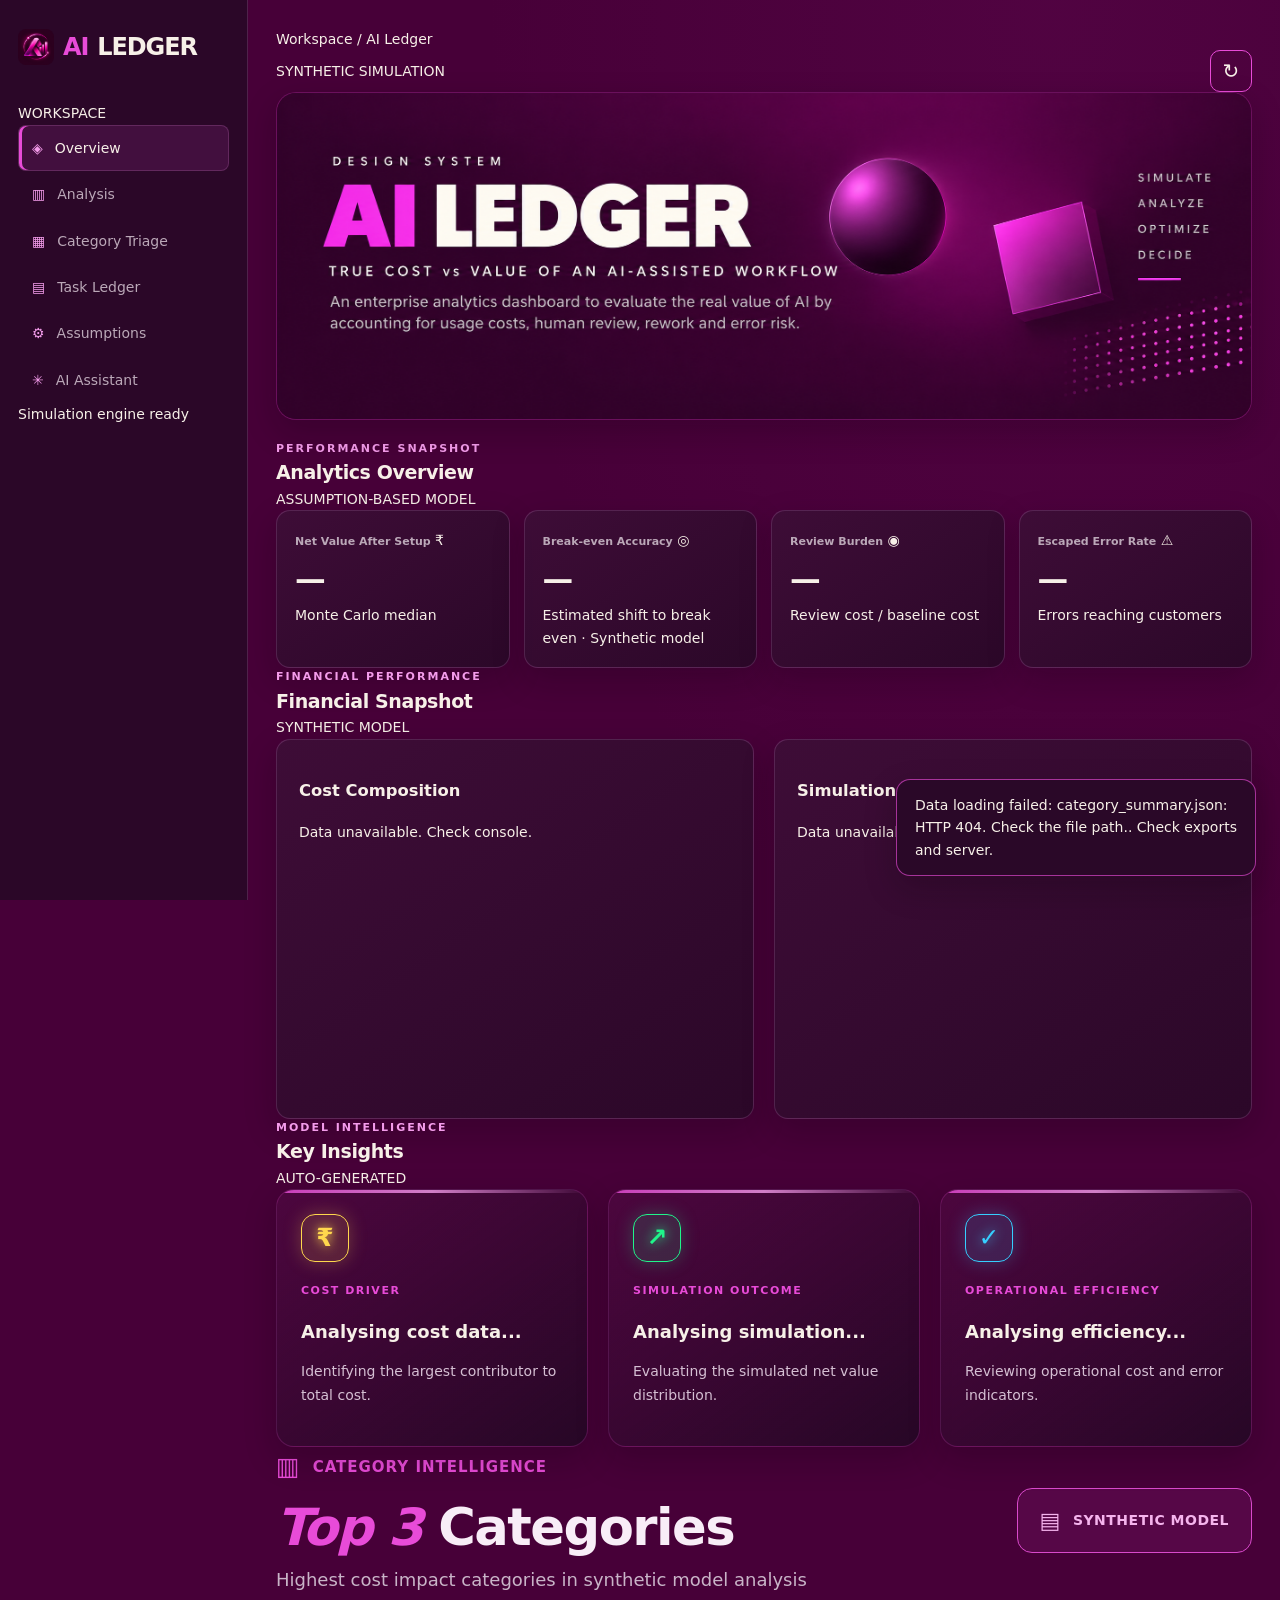
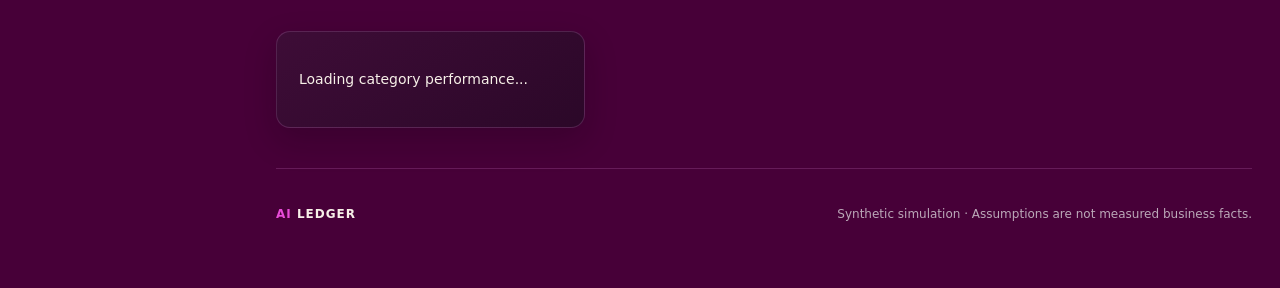
==== commit c5599b00: "Complete AI Ledger Overview Dashboard" ====
--- a/index.html
+++ b/index.html
@@ -164,197 +164,102 @@
             <div class="kpi-sparkline" aria-hidden="true"></div>
           </article>
         </div>
+        
+<!-- FINANCIAL SNAPSHOT -->
+<div class="dashboard-section">
+    <div class="section-heading">
+        <div>
+            <div class="eyebrow">FINANCIAL PERFORMANCE</div>
+            <h2 class="section-title">Financial Snapshot</h2>
+        </div>
+        <span class="data-badge">SYNTHETIC MODEL</span>
+    </div>
+
+    <div class="grid-2">
+        <article class="card">
+            <h3>Cost Composition</h3>
+            <div id="cost-chart"></div>
+        </article>
+
+        <article class="card">
+            <h3>Simulation Value Distribution</h3>
+            <div id="monte-carlo-chart"></div>
+        </article>
+    </div>
+</div>
+
       </section>
-
-     
-      <section class="dashboard-section" id="category-triage">
-        <div class="section-heading">
-          <div>
-            <div class="eyebrow">DECISION SUPPORT</div>
-            <h2 class="section-title">Category Triage</h2>
-          </div>
-          <span class="section-caption">Model recommendations, not automatic decisions</span>
-        </div>
-
-        <article class="card table-card">
-          <div class="table-toolbar">
-            <div>
-              <h3 class="chart-title">Category Performance</h3>
-              <p class="chart-subtitle">Compare economics and escaped-error risk</p>
-            </div>
-            <button class="secondary-button" id="export-categories" type="button">
-              Export CSV
-            </button>
-          </div>
-
-          <div class="table-scroll">
-            <table>
-              <thead>
-                <tr>
-                  <th>Category</th>
-                  <th>Tasks</th>
-                  <th>Net / Task</th>
-                  <th>Escaped Errors</th>
-                  <th>Review Burden</th>
-                  <th>Model Verdict</th>
-                </tr>
-              </thead>
-              <tbody id="category-table-body">
-                <tr><td colspan="6">Loading category data…</td></tr>
-              </tbody>
-            </table>
-          </div>
-        </article>
-      </section>
-
-      <section class="dashboard-section" id="task-ledger">
-        <div class="section-heading">
-          <div>
-            <div class="eyebrow">TRANSACTION DETAIL</div>
-            <h2 class="section-title">Task Ledger</h2>
-          </div>
-          <span class="section-caption">Task-level cost accounting</span>
-        </div>
-
-        <article class="card table-card">
-          <div class="table-toolbar">
-            <div>
-              <h3 class="chart-title">Task Records</h3>
-              <p class="chart-subtitle" id="ledger-count">Loading records…</p>
-            </div>
-
-            <div class="table-controls">
-              <input id="ledger-search" type="search"
-                placeholder="Search task ID or category"
-                aria-label="Search task ledger">
-              <select id="ledger-category" aria-label="Filter by category">
-                <option value="">All categories</option>
-                <option>Billing</option>
-                <option>Technical</option>
-                <option>Account</option>
-                <option>Returns</option>
-                <option>Complaints</option>
-              </select>
-              <button class="secondary-button" id="export-ledger" type="button">
-                Export CSV
-              </button>
-            </div>
-          </div>
-
-          <div class="table-scroll">
-            <table>
-              <thead>
-                <tr>
-                  <th>Task ID</th>
-                  <th>Category</th>
-                  <th>Baseline</th>
-                  <th>AI Cost</th>
-                  <th>Review</th>
-                  <th>Rework</th>
-                  <th>Error Cost</th>
-                  <th>Net Value</th>
-                </tr>
-              </thead>
-              <tbody id="ledger-table-body">
-                <tr><td colspan="8">Loading task ledger…</td></tr>
-              </tbody>
-            </table>
-          </div>
-
-          <div class="table-footer">
-            <span id="ledger-page-info">Page 1</span>
-            <div class="pagination">
-              <button class="secondary-button" id="ledger-prev" type="button">Previous</button>
-              <button class="secondary-button" id="ledger-next" type="button">Next</button>
-            </div>
-          </div>
-        </article>
-      </section>
-
-      <section class="dashboard-section" id="assumptions">
-        <div class="section-heading">
-          <div>
-            <div class="eyebrow">MODEL GOVERNANCE</div>
-            <h2 class="section-title">Assumptions & Sensitivity</h2>
-          </div>
-          <span class="data-badge">ASSUMPTION</span>
-        </div>
-
-        <article class="card assumptions-card">
-          <p class="section-description">
-            These are proposed starting values, not measured business facts.
-            Changes will only be described as model outputs when recalculated.
-          </p>
-
-          <div class="assumptions-grid">
-            <label class="assumption-field">
-              <span>Hourly labour rate (₹)</span>
-              <input id="assumption-hourly-rate" type="number" min="0" step="1" value="30">
-            </label>
-
-            <label class="assumption-field">
-              <span>AI cost per task (₹)</span>
-              <input id="assumption-ai-cost" type="number" min="0" step="0.01" value="0.02">
-            </label>
-
-            <label class="assumption-field">
-              <span>Escaped-error cost (₹)</span>
-              <input id="assumption-error-cost" type="number" min="0" step="1" value="40">
-            </label>
-
-            <label class="assumption-field">
-              <span>One-time setup cost (₹)</span>
-              <input id="assumption-setup-cost" type="number" min="0" step="100" value="2000">
-            </label>
-          </div>
-
-          <div class="assumptions-actions">
-            <button class="primary-button" id="recalculate-model" type="button">
-              Recalculate Model
-            </button>
-            <span id="assumption-status" role="status">
-              Default assumptions loaded
-            </span>
-          </div>
-        </article>
-      </section>
-
-      <section class="dashboard-section" id="ai-assistant">
-        <div class="section-heading">
-          <div>
-            <div class="eyebrow">EVIDENCE-BASED Q&A</div>
-            <h2 class="section-title">MetricTrust-style AI Assistant</h2>
-          </div>
-          <span class="section-caption">Answers grounded in loaded dashboard data</span>
-        </div>
-
-        <article class="card assistant-card">
-          <div class="assistant-intro">
-            <div class="assistant-icon">✳</div>
-            <div>
-              <h3 class="chart-title">Ask AI Ledger</h3>
-              <p class="chart-subtitle">
-                Ask about costs, category verdicts, simulation results or assumptions.
-                Unsupported questions will be identified rather than guessed.
-              </p>
-            </div>
-          </div>
-
-          <div class="assistant-messages" id="assistant-messages" aria-live="polite">
-            <div class="assistant-message assistant-response">
-              Load the dashboard data first. I will answer using the available model outputs.
-            </div>
-          </div>
-
-          <form class="assistant-form" id="assistant-form">
-            <input id="assistant-input" type="text"
-              placeholder="e.g. Which category has the highest escaped-error rate?"
-              aria-label="Ask AI Ledger"
-              required>
-            <button class="primary-button" type="submit">Ask</button>
-          </form>
-        </article>
-      </section>
+    
+<!-- KEY INSIGHTS -->
+<section class="dashboard-section" id="key-insights">
+    <div class="section-heading">
+        <div>
+            <div class="eyebrow">MODEL INTELLIGENCE</div>
+            <h2 class="section-title">Key Insights</h2>
+        </div>
+        <span class="data-badge">AUTO-GENERATED</span>
+    </div>
+
+    <div class="grid-2">
+        <article class="card insight-card">
+            <div class="insight-icon icon-cost">₹</div>
+            <div class="insight-label">COST DRIVER</div>
+            <h3 id="insight-cost-title">Analysing cost data...</h3>
+            <p id="insight-cost-description">
+                Identifying the largest contributor to total cost.
+            </p>
+        </article>
+
+        <article class="card insight-card">
+            <div class="insight-icon icon-simulation">↗</div>
+            <div class="insight-label">SIMULATION OUTCOME</div>
+            <h3 id="insight-value-title">Analysing simulation...</h3>
+            <p id="insight-value-description">
+                Evaluating the simulated net value distribution.
+            </p>
+        </article>
+
+        <article class="card insight-card">
+            <div class="insight-icon icon-efficiency">✓</div>
+            <div class="insight-label">OPERATIONAL EFFICIENCY</div>
+            <h3 id="insight-efficiency-title">Analysing efficiency...</h3>
+            <p id="insight-efficiency-description">
+                Reviewing operational cost and error indicators.
+            </p>
+        </article>
+    </div>
+</section>
+<!-- TOP 3 CATEGORIES -->
+<section class="dashboard-section" id="top-categories">
+   <div class="category-hero">
+    <div class="category-hero-content">
+        <div class="category-eyebrow">
+            <span class="category-eyebrow-icon">▥</span>
+            CATEGORY INTELLIGENCE
+        </div>
+
+        <h2 class="category-title">
+            <span>Top 3</span> Categories
+        </h2>
+
+        <p class="category-subtitle">
+            Highest cost impact categories in synthetic model analysis
+        </p>
+    </div>
+
+    <div class="category-model-badge">
+        <span>▤</span>
+        SYNTHETIC MODEL
+    </div>
+</div>
+
+    <div class="grid-3" id="top-categories-grid">
+        <article class="card">
+            <p>Loading category performance...</p>
+        </article>
+    </div>
+</section>
+
 
       <footer class="app-footer">
         <div class="footer-brand">
--- a/styles.css
+++ b/styles.css
@@ -383,18 +383,21 @@
 }
 
 .chart-container {
-  position: relative;
-  width: 100%;
-  min-height: 190px;
+    position: relative;
+    width: 100%;
+    height: 260px;
+    min-height: 0;
+    overflow: hidden;
 }
 
 .chart-container svg,
 .chart-container canvas {
-  display: block;
-  width: 100%;
-  max-width: 100%;
-}
-
+    display: block;
+    width: 100%;
+    height: 260px !important;
+    max-width: 100%;
+    max-height: 260px;
+}
 /* Controls */
 
 .control-grid {
@@ -1214,3 +1217,783 @@
     transform: rotate(360deg);
   }
 }
+/* Overview: side-by-side chart cards */
+.grid-2 {
+    display: grid;
+    grid-template-columns: repeat(2, minmax(0, 1fr));
+    gap: 20px;
+    align-items: stretch;
+}
+
+.grid-2 > .card {
+    min-width: 0;
+    min-height: 380px;
+}
+
+/* Responsive layout */
+@media (max-width: 800px) {
+    .grid-2 {
+        grid-template-columns: 1fr;
+    }
+}
+/* Key Insights - Compact Layout */
+.insights-grid {
+  display: grid;
+  grid-template-columns: repeat(3, minmax(0, 1fr));
+  gap: 20px;
+  align-items: stretch;
+}
+
+.insight-card {
+  min-height: 190px;
+  height: auto;
+  padding: 26px;
+}
+
+@media (max-width: 1000px) {
+  .insights-grid {
+    grid-template-columns: repeat(2, minmax(0, 1fr));
+  }
+}
+
+@media (max-width: 650px) {
+  .insights-grid {
+    grid-template-columns: 1fr;
+  }
+}
+/* Final override: compact Key Insights cards */
+.dashboard-section .insights-grid {
+  display: grid !important;
+  grid-template-columns: repeat(3, minmax(0, 1fr)) !important;
+  gap: 20px !important;
+  align-items: stretch;
+}
+
+.dashboard-section .insights-grid .insight-card {
+  min-height: 190px !important;
+  height: auto !important;
+  padding: 24px !important;
+  align-self: stretch;
+}
+
+@media (max-width: 1000px) {
+  .dashboard-section .insights-grid {
+    grid-template-columns: repeat(2, minmax(0, 1fr)) !important;
+  }
+}
+
+@media (max-width: 650px) {
+  .dashboard-section .insights-grid {
+    grid-template-columns: 1fr !important;
+  }
+}
+/* Key Insights layout fix */
+#key-insights .grid-2 {
+  display: grid !important;
+  grid-template-columns: repeat(3, minmax(0, 1fr)) !important;
+  gap: 20px !important;
+}
+
+#key-insights .insight-card {
+  min-height: 190px !important;
+  height: auto !important;
+  padding: 24px !important;
+}
+
+@media (max-width: 1000px) {
+  #key-insights .grid-2 {
+    grid-template-columns: repeat(2, minmax(0, 1fr)) !important;
+  }
+}
+
+@media (max-width: 650px) {
+  #key-insights .grid-2 {
+    grid-template-columns: 1fr !important;
+  }
+}
+
+/* =====================================
+   TOP 3 CATEGORIES - PREMIUM CARD DESIGN
+===================================== */
+
+#top-categories-grid {
+    display: grid;
+    grid-template-columns: repeat(3, minmax(0, 1fr));
+    gap: 24px;
+    align-items: stretch;
+}
+
+.category-feature-card {
+    position: relative;
+    overflow: hidden;
+    padding: 30px;
+    min-width: 0;
+    border: 1px solid rgba(232, 75, 216, 0.48);
+    border-radius: 20px;
+    background: linear-gradient(
+        145deg,
+        rgba(90, 18, 79, 0.42),
+        rgba(42, 8, 40, 0.96)
+    );
+    box-shadow: 0 12px 35px rgba(0, 0, 0, 0.18);
+    transition: transform 0.25s ease, border-color 0.25s ease,
+                box-shadow 0.25s ease;
+}
+
+.category-feature-card:hover {
+    transform: translateY(-5px);
+    border-color: #E84BD8;
+    box-shadow: 0 12px 35px rgba(232, 75, 216, 0.13);
+}
+
+.category-card-header {
+    display: grid;
+    grid-template-columns: 100px minmax(0, 1fr) 65px;
+    align-items: center;
+    gap: 22px;
+    min-height: 145px;
+    padding-bottom: 25px;
+    border-bottom: 1px solid rgba(232, 75, 216, 0.20);
+}
+
+.category-icon {
+    width: 100px;
+    height: 100px;
+    display: grid;
+    place-items: center;
+    border-radius: 19px;
+    background: linear-gradient(145deg, #78146C, #420A40);
+    border: 1px solid rgba(232, 75, 216, 0.25);
+    color: #F49CEB;
+    font-size: 52px;
+    font-weight: 700;
+    box-shadow: inset 0 0 20px rgba(232, 75, 216, 0.10);
+}
+
+.category-heading {
+    min-width: 0;
+}
+
+.rank-badge {
+    display: inline-block;
+    padding: 5px 13px;
+    margin-bottom: 13px;
+    border: 1px solid #E84BD8;
+    border-radius: 30px;
+    color: #E84BD8;
+    font-size: 12px;
+    font-weight: 700;
+    letter-spacing: 1px;
+}
+
+.category-heading h3 {
+    margin: 0 0 9px;
+    color: #FFF5FC;
+    font-size: 23px;
+    font-weight: 700;
+}
+
+.category-heading p {
+    margin: 0;
+    color: #C9B2C6;
+    font-size: 14px;
+    line-height: 1.6;
+}
+
+.category-mini-bars {
+    height: 65px;
+    display: flex;
+    align-items: flex-end;
+    justify-content: center;
+    gap: 5px;
+}
+
+.category-mini-bars span {
+    width: 7px;
+    border-radius: 5px 5px 0 0;
+    background: linear-gradient(to top, #A91B99, #F05ADB);
+}
+
+.category-mini-bars span:nth-child(1) { height: 22px; }
+.category-mini-bars span:nth-child(2) { height: 34px; }
+.category-mini-bars span:nth-child(3) { height: 43px; }
+.category-mini-bars span:nth-child(4) { height: 54px; }
+.category-mini-bars span:nth-child(5) { height: 63px; }
+
+.category-metrics {
+    display: flex;
+    flex-direction: column;
+}
+
+.category-metric-row {
+    display: flex;
+    align-items: center;
+    gap: 17px;
+    padding: 19px 0;
+    border-bottom: 1px solid rgba(232, 75, 216, 0.13);
+}
+
+.category-metric-row:last-child {
+    border-bottom: none;
+    padding-bottom: 0;
+}
+
+.metric-icon {
+    width: 52px;
+    height: 52px;
+    flex-shrink: 0;
+    display: grid;
+    place-items: center;
+    border-radius: 13px;
+    background: rgba(232, 75, 216, 0.18);
+    color: #F49CEB;
+    font-size: 27px;
+    font-weight: 700;
+}
+
+.metric-details {
+    flex: 1;
+    min-width: 0;
+    display: flex;
+    flex-direction: column;
+    gap: 5px;
+}
+
+.metric-details span {
+    color: #C9B2C6;
+    font-size: 14px;
+}
+
+.metric-details strong {
+    color: #FFF5FC;
+    font-size: 24px;
+    font-weight: 700;
+}
+
+.review-progress {
+    width: 100%;
+    height: 10px;
+    margin-top: 7px;
+    overflow: hidden;
+    border-radius: 20px;
+    background: #482044;
+}
+
+.review-progress div {
+    height: 100%;
+    border-radius: inherit;
+    background: linear-gradient(90deg, #D52BC1, #F49CEB);
+    box-shadow: 0 0 12px rgba(232, 75, 216, 0.35);
+}
+
+/* Responsive layout */
+@media (max-width: 1100px) {
+    #top-categories-grid {
+        grid-template-columns: repeat(2, minmax(0, 1fr));
+    }
+}
+
+@media (max-width: 700px) {
+    #top-categories-grid {
+        grid-template-columns: 1fr;
+    }
+
+    .category-feature-card {
+        padding: 22px;
+    }
+
+    .category-card-header {
+        grid-template-columns: 75px minmax(0, 1fr);
+        gap: 15px;
+    }
+
+    .category-icon {
+        width: 75px;
+        height: 75px;
+        font-size: 40px;
+    }
+
+    .category-mini-bars {
+        display: none;
+    }
+}
+/* TOP CATEGORIES - PREMIUM HEADER */
+
+.category-hero {
+    display: flex;
+    justify-content: space-between;
+    align-items: center;
+    gap: 24px;
+    margin-bottom: 38px;
+}
+
+.category-hero-content {
+    min-width: 0;
+}
+
+.category-eyebrow {
+    display: flex;
+    align-items: center;
+    gap: 12px;
+    color: #e84bd8;
+    font-size: 15px;
+    font-weight: 600;
+    letter-spacing: 1px;
+    margin-bottom: 12px;
+}
+
+.category-eyebrow-icon {
+    font-size: 25px;
+    color: #e84bd8;
+}
+
+.category-title {
+    margin: 0;
+    color: #f8edf7;
+    font-size: clamp(34px, 4vw, 58px);
+    font-weight: 750;
+    line-height: 1.12;
+    letter-spacing: -1.5px;
+}
+
+.category-title span {
+    color: #e84bd8;
+    font-style: italic;
+}
+
+.category-subtitle {
+    margin: 10px 0 0;
+    color: #c9b4c8;
+    font-size: 18px;
+    line-height: 1.5;
+}
+
+.category-model-badge {
+    display: flex;
+    align-items: center;
+    gap: 12px;
+    padding: 14px 22px;
+    border: 1px solid #d94acb;
+    border-radius: 15px;
+    background: rgba(232, 75, 216, 0.09);
+    color: #f5b4ed;
+    font-size: 14px;
+    font-weight: 600;
+    letter-spacing: 0.5px;
+    white-space: nowrap;
+}
+
+.category-model-badge span {
+    font-size: 22px;
+}
+
+@media (max-width: 650px) {
+    .category-hero {
+        align-items: flex-start;
+        flex-direction: column;
+    }
+}
+
+/* ==================================
+   AI LEDGER - CATEGORY FEATURE CARDS
+================================== */
+
+#top-categories-grid {
+    display: grid;
+    grid-template-columns: repeat(3, minmax(0, 1fr));
+    gap: 24px;
+    align-items: stretch;
+}
+
+.category-feature-card {
+    min-width: 0;
+    padding: 30px;
+    border: 1px solid rgba(232, 75, 216, 0.48);
+    border-radius: 20px;
+    background: linear-gradient(
+        145deg,
+        rgba(90, 18, 79, 0.30),
+        rgba(42, 8, 40, 0.72)
+    );
+    box-shadow: 0 12px 35px rgba(0, 0, 0, 0.12);
+    transition: transform 0.25s ease, border-color 0.25s ease;
+}
+
+.category-feature-card:hover {
+    transform: translateY(-5px);
+    border-color: #e84bd8;
+}
+
+.category-card-header {
+    display: grid;
+    grid-template-columns: 112px minmax(0, 1fr) 70px;
+    gap: 20px;
+    align-items: center;
+    min-height: 145px;
+    padding-bottom: 26px;
+    border-bottom: 1px solid rgba(232, 75, 216, 0.22);
+}
+
+.category-icon {
+    width: 112px;
+    height: 112px;
+    display: grid;
+    place-items: center;
+    border-radius: 20px;
+    background: linear-gradient(145deg, #78166d, #3b0b3d);
+    border: 1px solid rgba(232, 75, 216, 0.25);
+    color: #f49ceb;
+    font-size: 54px;
+    font-weight: 600;
+}
+
+.category-heading {
+    min-width: 0;
+}
+
+.rank-badge {
+    display: inline-block;
+    padding: 7px 14px;
+    margin-bottom: 14px;
+    border: 1px solid #e84bd8;
+    border-radius: 30px;
+    color: #e84bd8;
+    font-size: 13px;
+    font-weight: 700;
+    letter-spacing: 1px;
+}
+
+.category-heading h3 {
+    margin: 0 0 10px;
+    color: #fff2fc;
+    font-size: 23px;
+    font-weight: 700;
+}
+
+.category-heading p {
+    margin: 0;
+    color: #cbb7ca;
+    font-size: 14px;
+    line-height: 1.6;
+}
+
+.category-mini-bars {
+    height: 65px;
+    display: flex;
+    align-items: flex-end;
+    justify-content: center;
+    gap: 6px;
+}
+
+.category-mini-bars span {
+    width: 8px;
+    border-radius: 5px 5px 0 0;
+    background: linear-gradient(180deg, #ed65df, #a91c9c);
+}
+
+.category-mini-bars span:nth-child(1) { height: 18px; }
+.category-mini-bars span:nth-child(2) { height: 29px; }
+.category-mini-bars span:nth-child(3) { height: 40px; }
+.category-mini-bars span:nth-child(4) { height: 52px; }
+.category-mini-bars span:nth-child(5) { height: 63px; }
+
+/* METRIC ROWS */
+
+.category-metrics {
+    display: flex;
+    flex-direction: column;
+}
+
+.category-metric-row {
+    display: flex;
+    align-items: center;
+    gap: 20px;
+    min-height: 100px;
+    padding: 18px 0;
+    border-bottom: 1px solid rgba(232, 75, 216, 0.17);
+}
+
+.category-metric-row:last-child {
+    border-bottom: none;
+    padding-bottom: 0;
+}
+
+.metric-icon {
+    flex: 0 0 60px;
+    width: 60px;
+    height: 60px;
+    display: grid;
+    place-items: center;
+    border-radius: 15px;
+    background: rgba(232, 75, 216, 0.18);
+    color: #f49ceb;
+    font-size: 30px;
+    font-weight: 700;
+}
+
+.metric-details {
+    flex: 1;
+    min-width: 0;
+    display: flex;
+    flex-direction: column;
+    gap: 6px;
+}
+
+.metric-details span {
+    color: #cbb7ca;
+    font-size: 14px;
+}
+
+.metric-details strong {
+    color: #fff4fc;
+    font-size: 25px;
+    font-weight: 750;
+}
+
+.review-progress {
+    width: 100%;
+    height: 11px;
+    margin-top: 7px;
+    overflow: hidden;
+    border-radius: 20px;
+    background: rgba(255, 255, 255, 0.13);
+}
+
+.review-progress div {
+    height: 100%;
+    border-radius: inherit;
+    background: linear-gradient(90deg, #d92bc4, #f18be8);
+}
+
+/* RESPONSIVE */
+
+@media (max-width: 1100px) {
+    #top-categories-grid {
+        grid-template-columns: repeat(2, minmax(0, 1fr));
+    }
+
+    .category-card-header {
+        grid-template-columns: 85px minmax(0, 1fr) 50px;
+        gap: 14px;
+    }
+
+    .category-icon {
+        width: 85px;
+        height: 85px;
+        font-size: 42px;
+    }
+}
+
+@media (max-width: 650px) {
+    #top-categories-grid {
+        grid-template-columns: 1fr;
+    }
+
+    .category-feature-card {
+        padding: 20px;
+    }
+}
+
+/* =====================================
+   AI LEDGER — NEON CATEGORY CARD EFFECTS
+===================================== */
+
+/* Billing — Neon Yellow */
+.category-icon-billing {
+    color: #FFD43B;
+    background: linear-gradient(145deg, #513B12, #28150B);
+    border: 1px solid #FFD43B;
+    box-shadow: 0 0 12px rgba(255, 212, 59, 0.35),
+                inset 0 0 15px rgba(255, 212, 59, 0.12);
+    text-shadow: 0 0 10px #FFD43B;
+}
+
+/* Technical — Neon Green */
+.category-icon-technical {
+    color: #22FF88;
+    background: linear-gradient(145deg, #10472D, #092519);
+    border: 1px solid #22FF88;
+    box-shadow: 0 0 12px rgba(34, 255, 136, 0.35),
+                inset 0 0 15px rgba(34, 255, 136, 0.12);
+    text-shadow: 0 0 10px #22FF88;
+}
+
+/* Returns — Neon Magenta */
+.category-icon-returns {
+    color: #F04BFF;
+    background: linear-gradient(145deg, #55105B, #290B32);
+    border: 1px solid #F04BFF;
+    box-shadow: 0 0 12px rgba(240, 75, 255, 0.4),
+                inset 0 0 15px rgba(240, 75, 255, 0.12);
+    text-shadow: 0 0 10px #F04BFF;
+}
+
+/* Total Tasks — Neon Blue */
+.metric-icon-tasks {
+    color: #00C8FF;
+    background: linear-gradient(145deg, #073E65, #071D39);
+    border: 1px solid #00C8FF;
+    box-shadow: 0 0 12px rgba(0, 200, 255, 0.4),
+                inset 0 0 15px rgba(0, 200, 255, 0.12);
+}
+
+/* Net Value — Neon Green */
+.metric-icon-value {
+    color: #22FF88;
+    background: linear-gradient(145deg, #10472D, #092519);
+    border: 1px solid #22FF88;
+    box-shadow: 0 0 12px rgba(34, 255, 136, 0.4),
+                inset 0 0 15px rgba(34, 255, 136, 0.12);
+    text-shadow: 0 0 10px #22FF88;
+}
+
+/* Review Burden — Neon Yellow */
+.metric-icon-review {
+    color: #FFD43B;
+    background: linear-gradient(145deg, #513B12, #28150B);
+    border: 1px solid #FFD43B;
+    box-shadow: 0 0 12px rgba(255, 212, 59, 0.4),
+                inset 0 0 15px rgba(255, 212, 59, 0.12);
+    text-shadow: 0 0 10px #FFD43B;
+}
+
+/* Neon icon hover effect */
+.category-icon,
+.metric-icon {
+    transition: all 0.3s ease;
+}
+
+.category-icon:hover,
+.metric-icon:hover {
+    transform: translateY(-3px);
+    filter: brightness(1.3);
+}
+/* PREMIUM KEY INSIGHTS CARDS */
+
+.insight-card {
+    position: relative;
+    overflow: hidden;
+    background: linear-gradient(
+        145deg,
+        rgba(91, 20, 79, 0.30),
+        rgba(35, 8, 36, 0.88)
+    );
+    border: 1px solid rgba(232, 75, 216, 0.20);
+    border-radius: 18px;
+    padding: 28px;
+    transition: all 0.3s ease;
+}
+
+.insight-card::before {
+    content: "";
+    position: absolute;
+    top: 0;
+    left: 0;
+    width: 100%;
+    height: 3px;
+    background: linear-gradient(
+        90deg,
+        #e84bd8,
+        #f49ceb,
+        transparent
+    );
+    opacity: 0.8;
+}
+
+.insight-card:hover {
+    transform: translateY(-5px);
+    border-color: rgba(232, 75, 216, 0.65);
+    box-shadow: 0 12px 35px rgba(232, 75, 216, 0.12);
+}
+
+.insight-label {
+    color: #e84bd8;
+    letter-spacing: 1.5px;
+    font-size: 11px;
+    font-weight: 600;
+}
+
+.insight-card h3 {
+    font-size: 18px;
+    margin-top: 18px;
+    margin-bottom: 12px;
+}
+
+.insight-card p {
+    color: #d5bfd3;
+    line-height: 1.7;
+}
+/* KEY INSIGHTS GLOWING ICONS */
+
+.insight-icon {
+    width: 48px;
+    height: 48px;
+    display: flex;
+    align-items: center;
+    justify-content: center;
+    border-radius: 14px;
+    font-size: 25px;
+    font-weight: 700;
+    margin-bottom: 20px;
+}
+
+.icon-cost {
+    color: #ffd84d;
+    background: rgba(255, 216, 77, 0.12);
+    border: 1px solid #ffd84d;
+    box-shadow: 0 0 18px rgba(255, 216, 77, 0.25);
+    text-shadow: 0 0 12px #ffd84d;
+}
+
+.icon-simulation {
+    color: #20f58a;
+    background: rgba(32, 245, 138, 0.12);
+    border: 1px solid #20f58a;
+    box-shadow: 0 0 18px rgba(32, 245, 138, 0.25);
+    text-shadow: 0 0 12px #20f58a;
+}
+
+.icon-efficiency {
+    color: #36cfff;
+    background: rgba(54, 207, 255, 0.12);
+    border: 1px solid #36cfff;
+    box-shadow: 0 0 18px rgba(54, 207, 255, 0.25);
+    text-shadow: 0 0 12px #36cfff;
+}
+/* PREMIUM INSIGHT CARD HOVER EFFECT */
+
+.insight-card {
+    cursor: pointer;
+    transition:
+        transform 0.3s ease,
+        border-color 0.3s ease,
+        box-shadow 0.3s ease;
+}
+
+.insight-icon {
+    transition:
+        transform 0.3s ease,
+        box-shadow 0.3s ease;
+}
+
+.insight-card:hover .insight-icon {
+    transform: scale(1.12);
+}
+
+/* Yellow glow */
+.insight-card:hover .icon-cost {
+    box-shadow: 0 0 12px #ffd84d,
+                0 0 28px rgba(255, 216, 77, 0.45);
+}
+
+/* Green glow */
+.insight-card:hover .icon-simulation {
+    box-shadow: 0 0 12px #20f58a,
+                0 0 28px rgba(32, 245, 138, 0.45);
+}
+
+/* Blue glow */
+.insight-card:hover .icon-efficiency {
+    box-shadow: 0 0 12px #36cfff,
+                0 0 28px rgba(54, 207, 255, 0.45);
+}
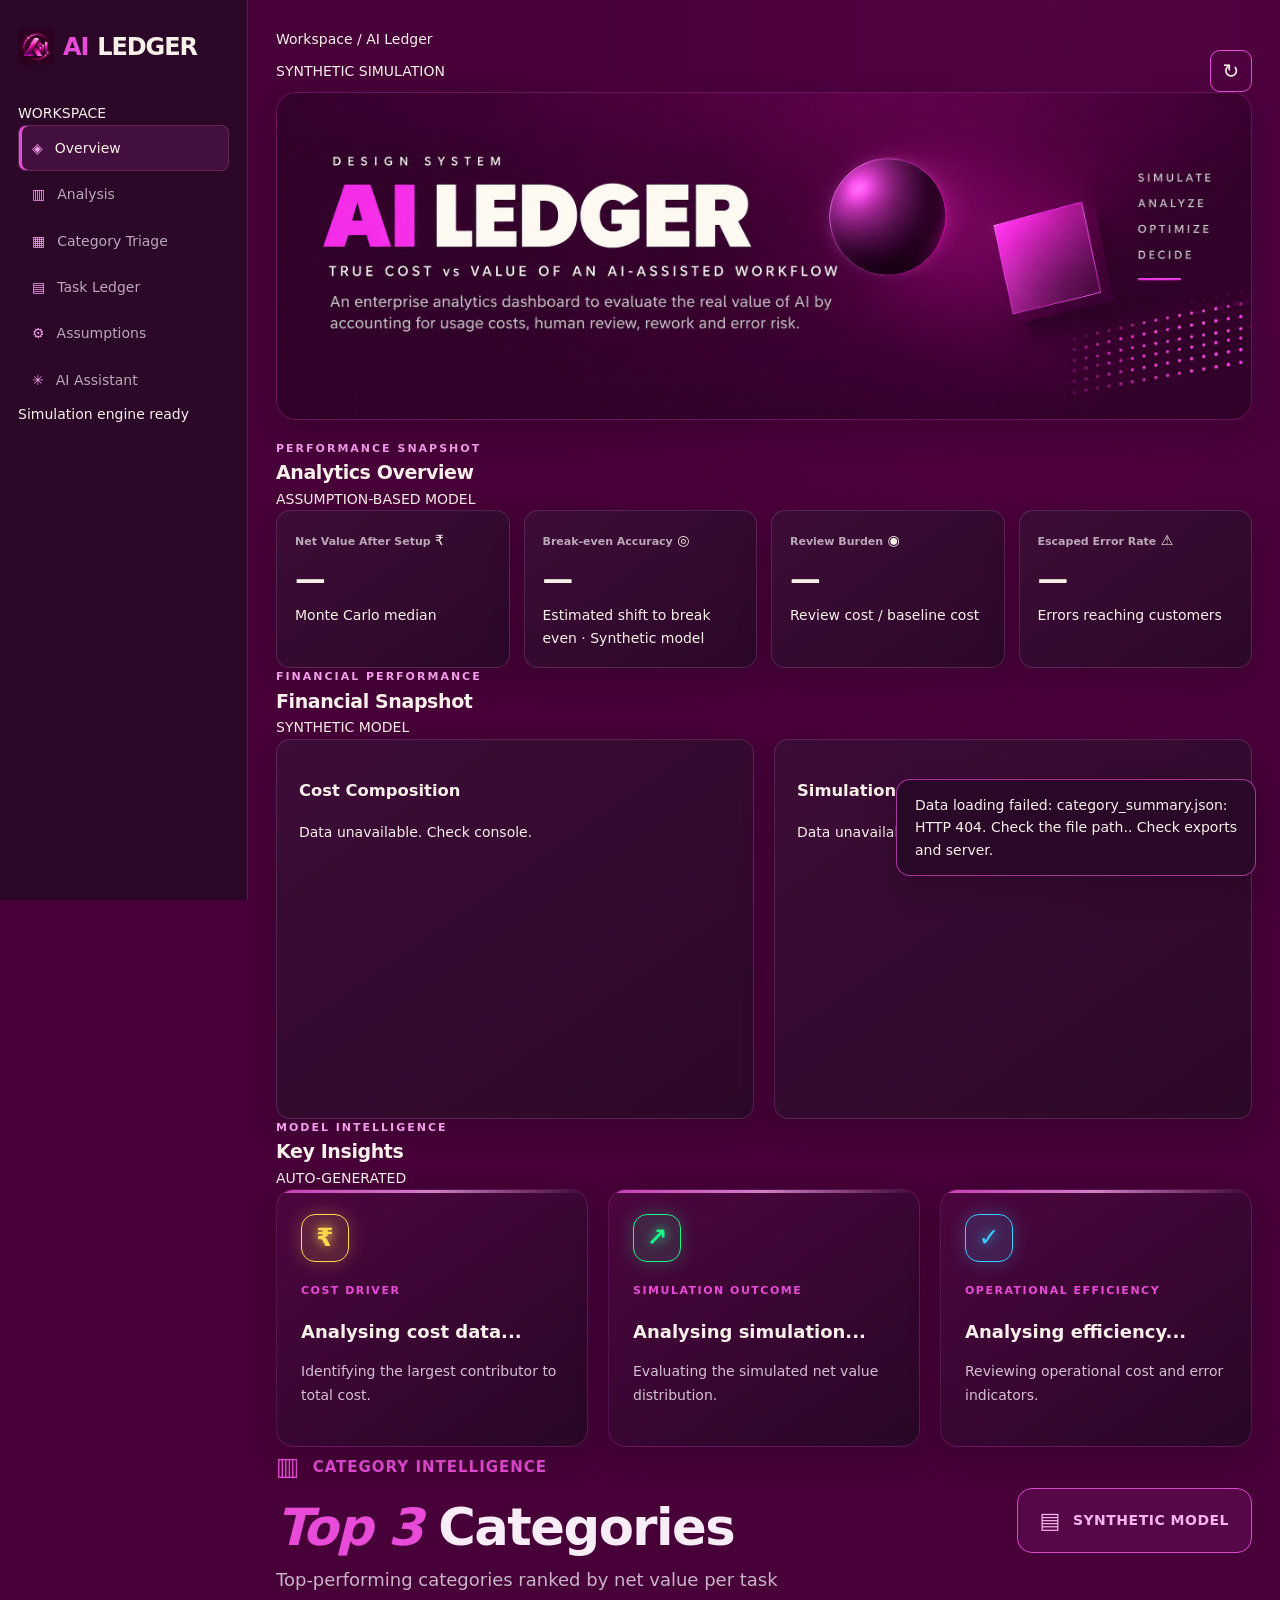
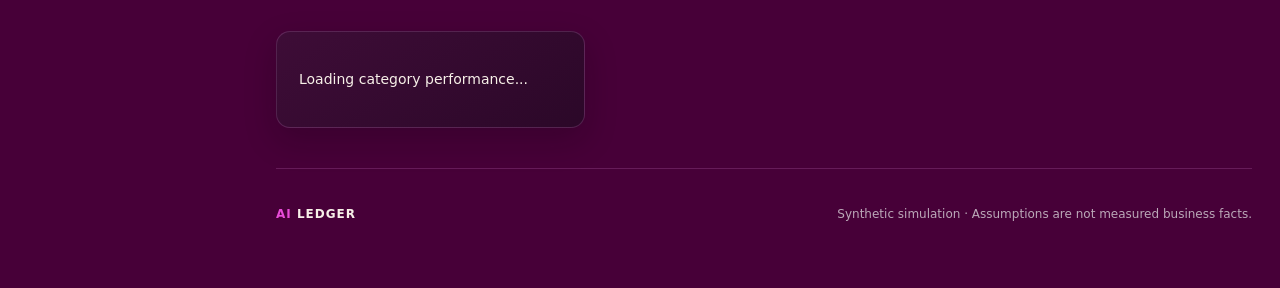
==== commit 31a1503e: "Complete dynamic assumption-based recalculation pipeline" ====
--- a/index.html
+++ b/index.html
@@ -243,8 +243,8 @@
         </h2>
 
         <p class="category-subtitle">
-            Highest cost impact categories in synthetic model analysis
-        </p>
+    Top-performing categories ranked by net value per task
+</p>
     </div>
 
     <div class="category-model-badge">
--- a/styles.css
+++ b/styles.css
@@ -361,31 +361,31 @@
 }
 
 .chart-card {
-  min-height: 280px;
-  padding: 20px;
-  overflow: hidden;
+    min-height: 250px;
+    padding: 18px;
+    overflow: hidden;
 }
 
 .chart-card.wide {
-  grid-column: 1 / -1;
+    grid-column: 1 / -1;
 }
 
 .chart-title {
-  margin: 0 0 18px;
-  font-size: 14px;
-  font-weight: 700;
+    margin: 0 0 14px;
+    font-size: 14px;
+    font-weight: 700;
 }
 
 .chart-title span {
-  color: var(--mauve);
-  font-size: 11px;
-  font-weight: 500;
+    color: var(--mauve);
+    font-size: 11px;
+    font-weight: 500;
 }
 
 .chart-container {
     position: relative;
     width: 100%;
-    height: 260px;
+    height: 220px;
     min-height: 0;
     overflow: hidden;
 }
@@ -394,9 +394,9 @@
 .chart-container canvas {
     display: block;
     width: 100%;
-    height: 260px !important;
+    height: 220px !important;
     max-width: 100%;
-    max-height: 260px;
+    max-height: 220px;
 }
 /* Controls */
 
@@ -1996,4 +1996,694 @@
 .insight-card:hover .icon-efficiency {
     box-shadow: 0 0 12px #36cfff,
                 0 0 28px rgba(54, 207, 255, 0.45);
+}
+
+/* =====================================
+   ANALYSIS PAGE - HERO BANNER
+===================================== */
+
+.analysis-hero {
+    position: relative;
+    min-height: 290px;
+    width: 100%;
+    margin: 12px 0 30px;
+    padding: 42px 48px;
+    display: flex;
+    align-items: center;
+    overflow: hidden;
+
+    background:
+        linear-gradient(
+            90deg,
+            rgba(42, 0, 34, 0.97) 0%,
+            rgba(42, 0, 34, 0.88) 42%,
+            rgba(42, 0, 34, 0.12) 100%
+        ),
+        url("assets/financial-analysis-hero.png");
+
+    background-size: cover;
+    background-position: center;
+    background-repeat: no-repeat;
+
+    border: 1px solid rgba(232, 75, 216, 0.38);
+    border-radius: 22px;
+
+    box-shadow:
+        0 12px 35px rgba(0, 0, 0, 0.22),
+        inset 0 0 35px rgba(232, 75, 216, 0.06);
+}
+
+.analysis-hero-content {
+    position: relative;
+    z-index: 2;
+    max-width: 620px;
+}
+
+.analysis-hero-label {
+    display: block;
+    color: #E84BD8;
+    font-size: 12px;
+    font-weight: 700;
+    letter-spacing: 3px;
+    margin-bottom: 14px;
+}
+
+.analysis-hero h1 {
+    color: #FFF0FC;
+    font-size: clamp(28px, 3vw, 42px);
+    font-weight: 800;
+    line-height: 1.15;
+    margin: 0 0 14px;
+}
+
+.analysis-hero p {
+    color: #D9BFD5;
+    font-size: 15px;
+    line-height: 1.7;
+    margin: 0 0 20px;
+    max-width: 570px;
+}
+
+.analysis-hero-badge {
+    display: inline-flex;
+    align-items: center;
+    gap: 9px;
+    padding: 9px 15px;
+    border: 1px solid rgba(232, 75, 216, 0.5);
+    border-radius: 30px;
+    background: rgba(90, 18, 79, 0.48);
+    color: #F49CEB;
+    font-size: 11px;
+    font-weight: 700;
+    letter-spacing: 1.5px;
+}
+
+.analysis-hero-badge .status-dot {
+    width: 7px;
+    height: 7px;
+    border-radius: 50%;
+    background: #20F59B;
+    box-shadow: 0 0 10px #20F59B;
+}
+
+@media (max-width: 768px) {
+    .analysis-hero {
+        min-height: 300px;
+        padding: 28px 22px;
+        background-position: 65% center;
+    }
+
+    .analysis-hero-content {
+        max-width: 100%;
+    }
+
+    .analysis-hero p {
+        font-size: 13px;
+    }
+}
+
+/* =====================================
+   AI LEDGER - PREMIUM ANALYSIS KPI CARDS
+===================================== */
+
+.kpi-grid .premium-kpi {
+    position: relative;
+    overflow: hidden;
+    display: flex;
+    flex-direction: column;
+    justify-content: space-between;
+    min-height: 175px;
+    padding: 24px;
+    border: 1px solid var(--kpi-color);
+    border-radius: 18px;
+    background: linear-gradient(
+        145deg,
+        rgba(255,255,255,0.055),
+        rgba(20,0,25,0.55)
+    );
+    box-shadow: 0 0 14px var(--kpi-glow);
+    transition: transform 0.35s ease,
+                box-shadow 0.35s ease,
+                border-color 0.35s ease;
+}
+
+.premium-kpi:hover {
+    transform: translateY(-9px) scale(1.025);
+    box-shadow: 0 12px 32px var(--kpi-glow);
+}
+
+.ai-kpi {
+    --kpi-color: #22d3ff;
+    --kpi-glow: rgba(34,211,255,0.25);
+}
+
+.review-kpi {
+    --kpi-color: #ff4bd8;
+    --kpi-glow: rgba(255,75,216,0.25);
+}
+
+.rework-kpi {
+    --kpi-color: #ff9d42;
+    --kpi-glow: rgba(255,157,66,0.25);
+}
+
+.error-kpi {
+    --kpi-color: #a879ff;
+    --kpi-glow: rgba(168,121,255,0.25);
+}
+
+.premium-kpi .kpi-icon {
+    display: flex;
+    align-items: center;
+    justify-content: center;
+    width: 48px;
+    height: 48px;
+    margin-bottom: 18px;
+    border: 1px solid var(--kpi-color);
+    border-radius: 13px;
+    color: var(--kpi-color);
+    background: var(--kpi-glow);
+    font-size: 25px;
+    font-weight: 700;
+    box-shadow: 0 0 18px var(--kpi-glow);
+    transition: transform 0.3s ease, box-shadow 0.3s ease;
+}
+
+.premium-kpi:hover .kpi-icon {
+    transform: scale(1.13);
+    box-shadow: 0 0 26px var(--kpi-glow);
+}
+
+.premium-kpi .kpi-content {
+    position: relative;
+    z-index: 1;
+}
+
+.premium-kpi .kpi-value {
+    color: var(--kpi-color);
+    text-shadow: 0 0 14px var(--kpi-glow);
+}
+
+.premium-kpi .kpi-mini-chart {
+    display: flex;
+    align-items: flex-end;
+    gap: 5px;
+    height: 35px;
+    margin-top: 18px;
+}
+
+.premium-kpi .kpi-mini-chart span {
+    display: block;
+    width: 7px;
+    height: 35%;
+    border-radius: 5px 5px 0 0;
+    background: var(--kpi-color);
+    box-shadow: 0 0 10px var(--kpi-glow);
+    animation: kpiBarPulse 1.4s ease-in-out infinite alternate;
+}
+
+.premium-kpi .kpi-mini-chart span:nth-child(2) {
+    height: 55%;
+    animation-delay: 0.15s;
+}
+
+.premium-kpi .kpi-mini-chart span:nth-child(3) {
+    height: 75%;
+    animation-delay: 0.3s;
+}
+
+.premium-kpi .kpi-mini-chart span:nth-child(4) {
+    height: 45%;
+    animation-delay: 0.45s;
+}
+
+.premium-kpi .kpi-mini-chart span:nth-child(5) {
+    height: 90%;
+    animation-delay: 0.6s;
+}
+
+.premium-kpi .kpi-mini-chart span:nth-child(6) {
+    height: 65%;
+    animation-delay: 0.75s;
+}
+
+@keyframes kpiBarPulse {
+    from { opacity: 0.55; }
+    to {
+        opacity: 1;
+        filter: brightness(1.5);
+    }
+}
+
+@media (prefers-reduced-motion: reduce) {
+    .premium-kpi,
+    .premium-kpi .kpi-icon {
+        transition: none;
+    }
+
+    .premium-kpi .kpi-mini-chart span {
+        animation: none;
+    }
+}
+/* Waterfall Chart Interactions */
+.analysis-chart rect {
+    transition: opacity 0.2s ease, filter 0.2s ease;
+    cursor: pointer;
+}
+
+.analysis-chart rect:hover {
+    opacity: 0.85;
+    filter: brightness(1.2) drop-shadow(0 0 7px rgba(232, 75, 216, 0.35));
+}
+/* Category Triage Banner */
+.category-banner {
+    width: 100%;
+    height: 300px;
+    overflow: hidden;
+    border-radius: 18px;
+    margin-bottom: 24px;
+}
+
+.category-banner img {
+    width: 100%;
+    height: 100%;
+    display: block;
+    object-fit: cover;
+    object-position: center;
+}
+
+/* CATEGORY TRIAGE KPI CARDS */
+
+.category-kpi-grid {
+    display: grid;
+    grid-template-columns: repeat(4, minmax(0, 1fr));
+    gap: 16px;
+    margin: 24px 0;
+}
+
+.category-kpi-card {
+    position: relative;
+    min-width: 0;
+    min-height: 145px;
+    padding: 23px;
+    border: 1px solid rgba(232, 75, 216, 0.35);
+    border-radius: 18px;
+    background: linear-gradient(
+        145deg,
+        #5A124F,
+        #2A0828
+    );
+    box-shadow: 0 8px 26px rgba(0, 0, 0, 0.16);
+    overflow: hidden;
+    transition: transform 0.25s ease, border-color 0.25s ease;
+}
+
+.category-kpi-card:hover {
+    transform: translateY(-4px);
+    border-color: #E84BD8;
+}
+
+.category-kpi-label {
+    display: block;
+    color: #CDB8CA;
+    font-size: 11px;
+    font-weight: 600;
+    letter-spacing: 1px;
+    margin-bottom: 17px;
+}
+
+.category-kpi-card h2 {
+    color: #F49CEB;
+    font-size: 30px;
+    font-weight: 800;
+    margin: 0 0 10px;
+}
+
+.category-kpi-card p {
+    color: #D8C4D5;
+    font-size: 12px;
+    margin: 0;
+}
+
+@media (max-width: 1000px) {
+    .category-kpi-grid {
+        grid-template-columns: repeat(2, minmax(0, 1fr));
+    }
+}
+
+@media (max-width: 600px) {
+    .category-kpi-grid {
+        grid-template-columns: 1fr;
+    }
+}
+
+/* CATEGORY KPI INDIVIDUAL NEON GLOW */
+
+.category-kpi-card.kpi-cyan {
+    --card-glow: #20C9F5;
+    border-color: rgba(32, 201, 245, 0.55);
+    box-shadow: 0 0 15px rgba(32, 201, 245, 0.12);
+}
+
+.category-kpi-card.kpi-magenta {
+    --card-glow: #E84BD8;
+    border-color: rgba(232, 75, 216, 0.55);
+    box-shadow: 0 0 15px rgba(232, 75, 216, 0.14);
+}
+
+.category-kpi-card.kpi-amber {
+    --card-glow: #F5A623;
+    border-color: rgba(245, 166, 35, 0.55);
+    box-shadow: 0 0 15px rgba(245, 166, 35, 0.12);
+}
+
+.category-kpi-card.kpi-violet {
+    --card-glow: #A879FF;
+    border-color: rgba(168, 121, 255, 0.55);
+    box-shadow: 0 0 15px rgba(168, 121, 255, 0.12);
+}
+
+/* Individual KPI number colors */
+.category-kpi-card.kpi-cyan h2,
+.category-kpi-card.kpi-magenta h2,
+.category-kpi-card.kpi-amber h2,
+.category-kpi-card.kpi-violet h2 {
+    color: var(--card-glow);
+}
+
+/* Hover glow */
+.category-kpi-card.kpi-cyan:hover,
+.category-kpi-card.kpi-magenta:hover,
+.category-kpi-card.kpi-amber:hover,
+.category-kpi-card.kpi-violet:hover {
+    border-color: var(--card-glow);
+    box-shadow: 0 0 24px color-mix(in srgb, var(--card-glow) 30%, transparent);
+}
+/* CATEGORY TRIAGE NAVIGATION TABS */
+.category-tabs {
+    display: flex;
+    align-items: center;
+    gap: 10px;
+    flex-wrap: wrap;
+    padding: 12px;
+    margin: 22px 0;
+    background: linear-gradient(145deg, #2A0828, #310C30);
+    border: 1px solid rgba(232, 75, 216, 0.22);
+    border-radius: 14px;
+}
+
+.category-tab {
+    padding: 11px 20px;
+    color: #D8C4D5;
+    background: transparent;
+    border: 1px solid transparent;
+    border-radius: 9px;
+    font-size: 13px;
+    font-family: inherit;
+    cursor: pointer;
+    transition: all 0.25s ease;
+}
+
+.category-tab:hover {
+    color: #FFFFFF;
+    background: rgba(232, 75, 216, 0.10);
+    border-color: rgba(232, 75, 216, 0.35);
+}
+
+.category-tab.active {
+    color: #FFFFFF;
+    background: linear-gradient(135deg, #7A176F, #470038);
+    border-color: #E84BD8;
+    box-shadow: 0 0 14px rgba(232, 75, 216, 0.28);
+}
+
+.category-tab:focus-visible {
+    outline: 2px solid #F49CEB;
+    outline-offset: 3px;
+}
+/* CATEGORY TRIAGE TAB PANELS */
+.category-panel {
+    display: none;
+}
+
+.category-panel.active {
+    display: block;
+}
+/* Task Ledger Banner */
+.task-ledger-banner {
+    width: 100%;
+    height: auto;
+    padding: 0;
+    margin: 18px 0 24px;
+    overflow: hidden;
+    border: 1px solid rgba(232, 75, 216, 0.35);
+    border-radius: 14px;
+    line-height: 0;
+}
+
+.task-ledger-banner img {
+    width: 100%;
+    height: auto;
+    display: block;
+    object-fit: contain;
+    object-position: center;
+    vertical-align: top;
+}
+/* Fix Task Ledger Banner Empty Space */
+.page-banner.task-ledger-banner {
+    width: 100%;
+    height: auto;
+    min-height: 0;
+    padding: 0;
+    margin: 18px 0 24px;
+    display: block;
+    overflow: hidden;
+}
+
+.page-banner.task-ledger-banner img {
+    width: 100%;
+    height: auto;
+    display: block;
+    object-fit: contain;
+    vertical-align: top;
+}
+/* Task Ledger Banner - Compact Layout */
+.page-banner.task-ledger-banner {
+    width: 100%;
+    height: 190px !important;
+    min-height: 190px !important;
+   padding: 8px !important;
+box-sizing: border-box;
+    margin: 18px 0 24px !important;
+    overflow: hidden;
+    display: block;
+    border-radius: 14px;
+}
+
+.page-banner.task-ledger-banner img {
+    width: 100%;
+    height: 100% !important;
+    display: block;
+   object-fit: cover;
+    object-position: center;
+}
+/* TASK LEDGER - TRANSACTION TABLE DESIGN */
+
+#ledger-table {
+    width: 100%;
+    border-collapse: separate;
+    border-spacing: 0;
+    min-width: 900px;
+    background: rgba(42, 8, 40, 0.35);
+}
+
+#ledger-table thead th {
+    background: #2A0828;
+    color: #D8C4D5;
+    font-size: 14px;
+    font-weight: 700;
+    letter-spacing: 0.06em;
+    text-transform: uppercase;
+    padding: 15px 16px;
+    border-bottom: 1px solid rgba(232, 75, 216, 0.25);
+    white-space: nowrap;
+}
+
+#ledger-table tbody td {
+    padding: 15px 16px;
+    font-size: 15px;
+    font-weight: 600;
+    color: #F4EAF3;
+    border-bottom: 1px solid rgba(232, 75, 216, 0.13);
+    white-space: nowrap;
+}
+
+#ledger-table tbody tr {
+    transition: background 0.2s ease;
+}
+
+#ledger-table tbody tr:hover {
+    background: rgba(232, 75, 216, 0.09);
+}
+
+#ledger-table tbody tr:last-child td {
+    border-bottom: none;
+}
+/* Task Ledger Category Badges */
+.ledger-category-badge {
+    display: inline-flex;
+    align-items: center;
+    padding: 5px 11px;
+    border-radius: 20px;
+    font-size: 12px;
+    font-weight: 700;
+    letter-spacing: 0.3px;
+    border: 1px solid transparent;
+}
+
+.ledger-category-badge.account {
+    color: #B99AFF;
+    background: rgba(185, 154, 255, 0.12);
+    border-color: rgba(185, 154, 255, 0.3);
+}
+
+.ledger-category-badge.billing {
+    color: #42D6B0;
+    background: rgba(66, 214, 176, 0.12);
+    border-color: rgba(66, 214, 176, 0.3);
+}
+
+.ledger-category-badge.complaints {
+    color: #FF5C7A;
+    background: rgba(255, 92, 122, 0.12);
+    border-color: rgba(255, 92, 122, 0.3);
+}
+
+.ledger-category-badge.returns {
+    color: #FFBD4A;
+    background: rgba(255, 189, 74, 0.12);
+    border-color: rgba(255, 189, 74, 0.3);
+}
+
+.ledger-category-badge.technical {
+    color: #54B8FF;
+    background: rgba(84, 184, 255, 0.12);
+    border-color: rgba(84, 184, 255, 0.3);
+}
+/* Assumptions Page Banner */
+.assumptions-hero {
+    width: 100%;
+    margin: 0 0 24px;
+    border: 1px solid rgba(232, 75, 216, 0.35);
+    border-radius: 18px;
+    overflow: hidden;
+    line-height: 0;
+}
+
+.assumptions-hero img {
+    display: block;
+    width: 100%;
+    max-width: 100%;
+    height: auto;
+    object-fit: contain;
+}
+/* Scenario Comparison - AI Ledger */
+
+.scenario-comparison-card {
+    border: 1px solid rgba(232, 75, 216, 0.3);
+    background: linear-gradient(
+        145deg,
+        rgba(90, 18, 79, 0.22),
+        rgba(42, 8, 40, 0.72)
+    );
+}
+
+#scenario-comparison-status {
+    padding: 16px 20px;
+    margin: 18px 0;
+    border: 1px solid rgba(232, 75, 216, 0.25);
+    border-radius: 12px;
+    background: rgba(90, 18, 79, 0.2);
+    color: #F49CEB;
+}
+
+.scenario-comparison-grid {
+    display: grid;
+    grid-template-columns: repeat(2, minmax(0, 1fr));
+    gap: 14px;
+    margin: 20px 0 28px;
+}
+
+.comparison-metric {
+    padding: 20px;
+    border: 1px solid rgba(232, 75, 216, 0.28);
+    border-radius: 14px;
+    background: rgba(42, 8, 40, 0.75);
+    display: flex;
+    flex-direction: column;
+    gap: 12px;
+}
+
+.comparison-metric span {
+    color: #CDB8CA;
+    font-size: 13px;
+}
+
+.comparison-metric strong {
+    color: #E84BD8;
+    font-size: 25px;
+    font-weight: 700;
+}
+
+#scenario-comparison-content h4 {
+    color: #F49CEB;
+    font-size: 16px;
+    margin: 28px 0 14px;
+}
+
+.scenario-comparison-table {
+    width: 100%;
+    border-collapse: collapse;
+    min-width: 480px;
+    background: rgba(42, 8, 40, 0.35);
+}
+
+.scenario-comparison-table th {
+    padding: 16px;
+    text-align: left;
+    color: #F49CEB;
+    font-size: 11px;
+    letter-spacing: 0.07em;
+    text-transform: uppercase;
+    border-bottom: 1px solid rgba(232, 75, 216, 0.3);
+}
+
+.scenario-comparison-table td {
+    padding: 17px 16px;
+    color: #F4EAF3;
+    font-size: 14px;
+    border-bottom: 1px solid rgba(232, 75, 216, 0.15);
+}
+
+.scenario-comparison-table tbody tr:hover {
+    background: rgba(232, 75, 216, 0.07);
+}
+
+@media (max-width: 700px) {
+    .scenario-comparison-grid {
+        grid-template-columns: 1fr;
+    }
+}
+.assistant-hero-banner {
+  width: 100%;
+  margin-bottom: 28px;
+  overflow: hidden;
+  border-radius: 18px;
+  border: 1px solid rgba(230, 72, 220, 0.4);
+}
+
+.assistant-hero-banner img {
+  display: block;
+  width: 100%;
+  height: auto;
 }
